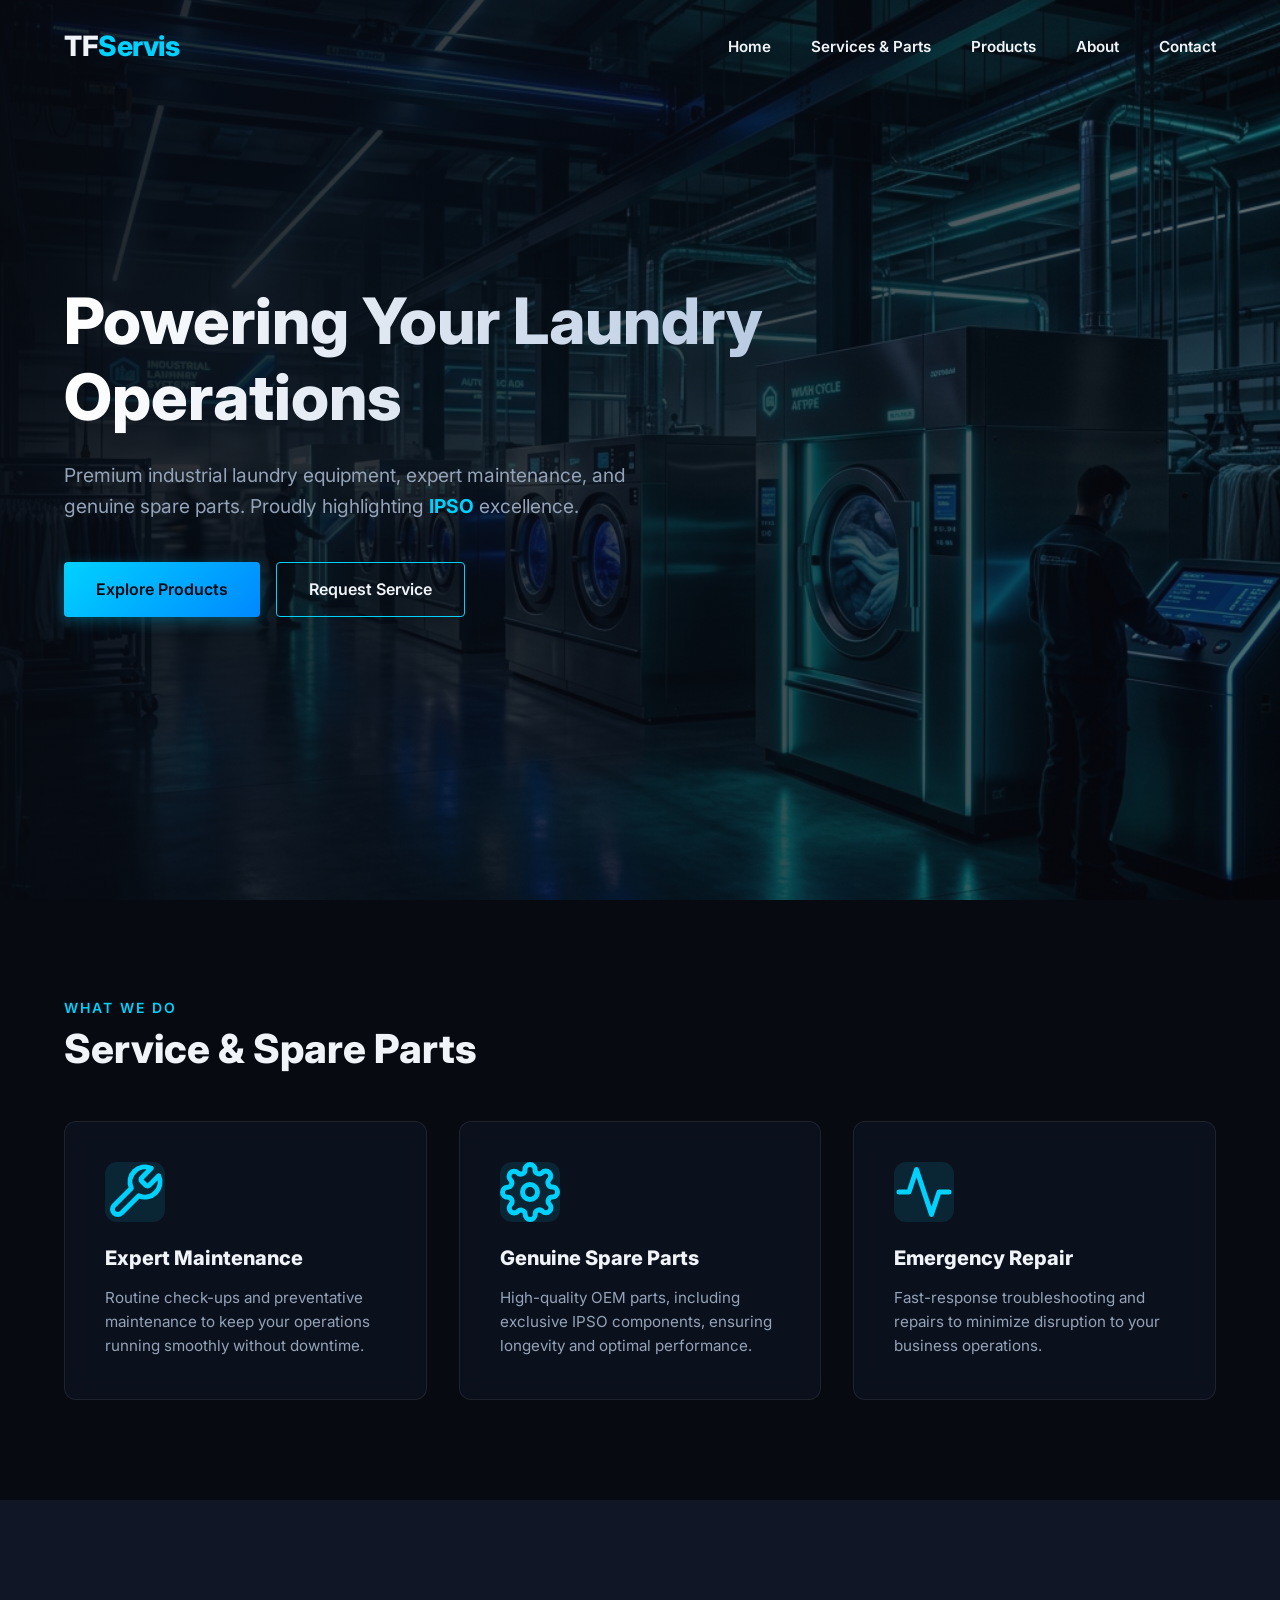
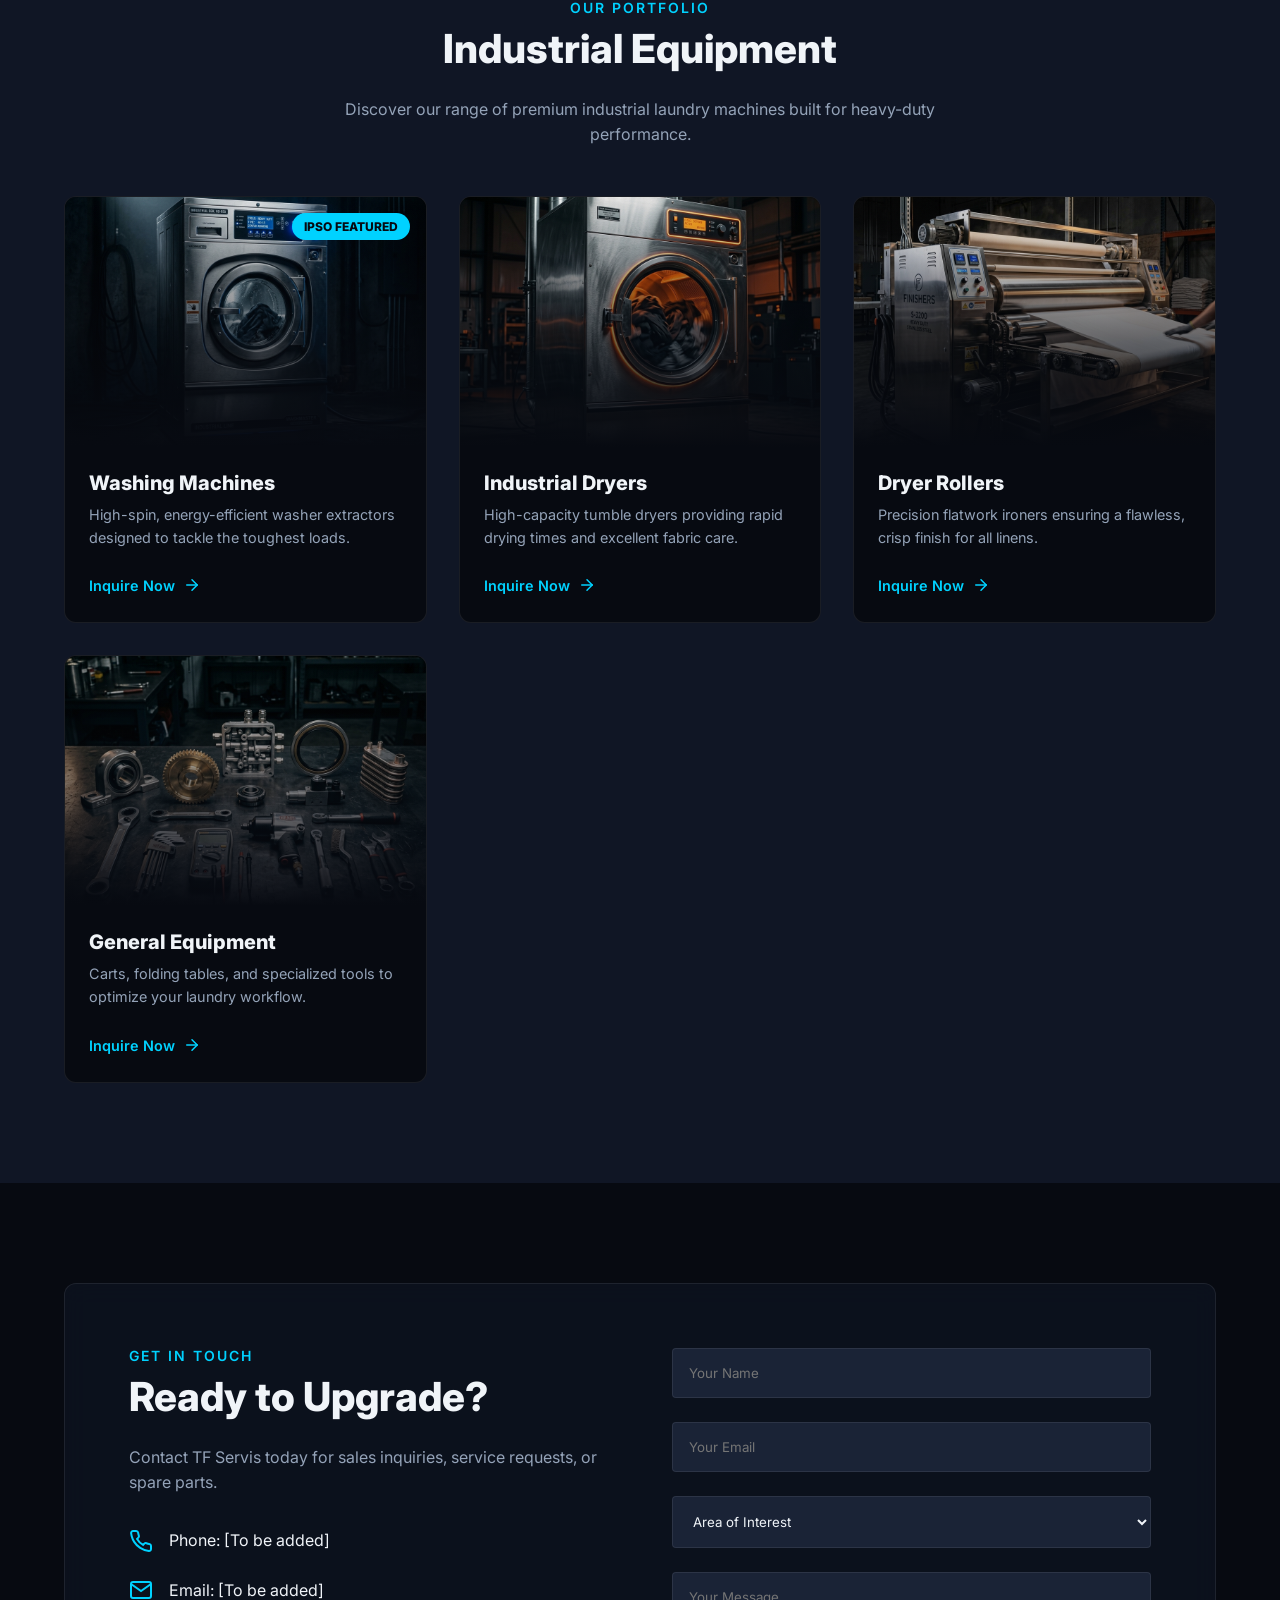
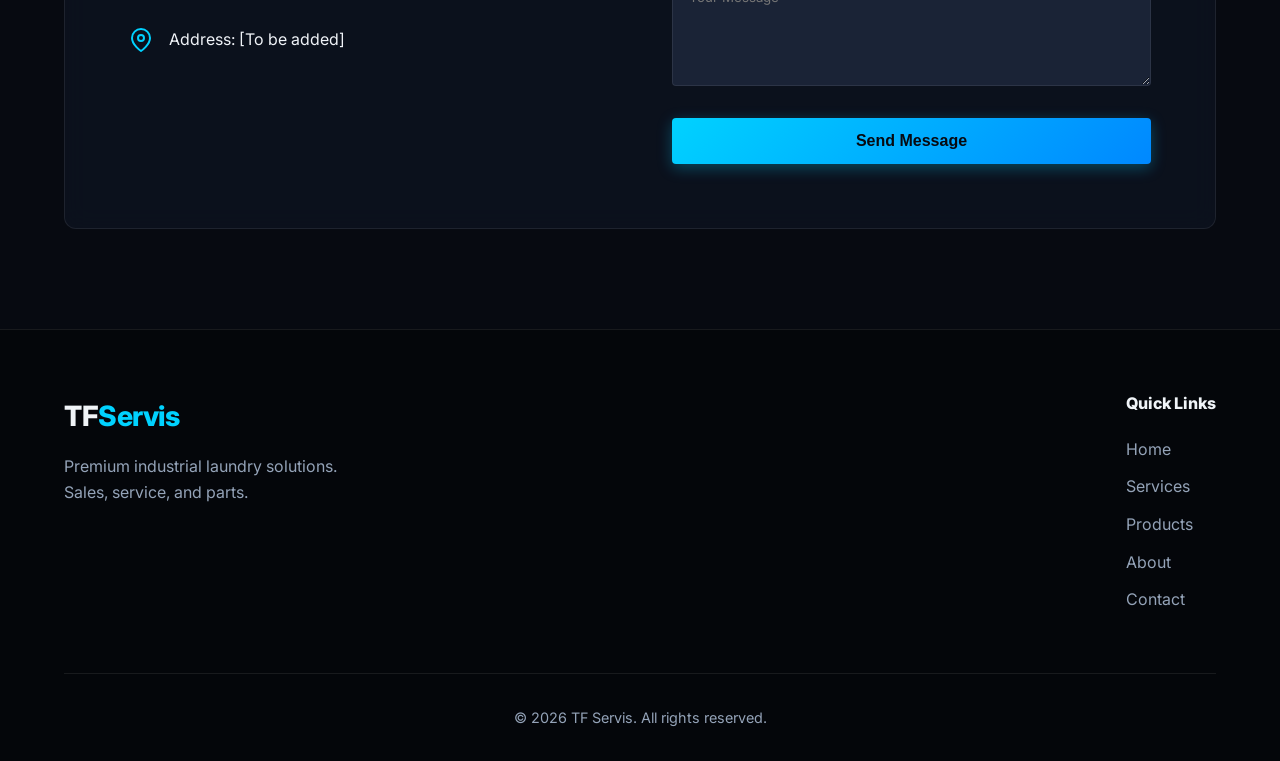
==== index.html @ 5745e3e9 "first commit" ====
<!DOCTYPE html>
<html lang="en">
<head>
    <meta charset="UTF-8">
    <meta name="viewport" content="width=device-width, initial-scale=1.0">
    <title>TF Servis | Industrial Laundry Solutions</title>
    <meta name="description" content="Premium industrial laundry machines, servicing, and spare parts. Specializing in IPSO brand excellence.">
    <!-- Google Fonts: Inter -->
    <link rel="preconnect" href="https://fonts.googleapis.com">
    <link rel="preconnect" href="https://fonts.gstatic.com" crossorigin>
    <link href="https://fonts.googleapis.com/css2?family=Inter:wght@300;400;600;800&display=swap" rel="stylesheet">
    <link rel="stylesheet" href="style/style.css">
</head>
<body>
    <!-- Navbar -->
    <nav class="navbar" id="navbar">
        <div class="nav-container">
            <a href="#" class="logo">TF<span>Servis</span></a>
            <ul class="nav-links" id="nav-links">
                <li><a href="#home">Home</a></li>
                <li><a href="service.html">Services & Parts</a></li>
                <li><a href="products.html">Products</a></li>
                <li><a href="aboutus.html">About</a></li>
                <li><a href="contact.html">Contact</a></li>
            </ul>
            <div class="hamburger" id="hamburger">
                <span class="bar"></span>
                <span class="bar"></span>
                <span class="bar"></span>
            </div>
        </div>
    </nav>

    <!-- Hero Section -->
    <header id="home" class="hero">
        <div class="hero-overlay"></div>
        <div class="hero-content">
            <h1 class="animate-on-scroll fade-up">Powering Your Laundry Operations</h1>
            <p class="animate-on-scroll fade-up delay-1">Premium industrial laundry equipment, expert maintenance, and genuine spare parts. Proudly highlighting <strong>IPSO</strong> excellence.</p>
            <div class="hero-actions animate-on-scroll fade-up delay-2">
                <a href="products.html" class="btn btn-primary">Explore Products</a>
                <a href="contact.html" class="btn btn-secondary">Request Service</a>
            </div>
        </div>
    </header>

    <!-- Services & Spare Parts -->
    <section id="services" class="services section-padding">
        <div class="container">
            <div class="section-header animate-on-scroll fade-up">
                <h2 class="subtitle">What We Do</h2>
                <h3 class="title">Service & Spare Parts</h3>
            </div>
            
            <div class="services-grid">
                <!-- Service 1 -->
                <div class="service-card glass-panel animate-on-scroll fade-up">
                    <div class="icon-wrapper">
                        <svg viewBox="0 0 24 24" fill="none" stroke="currentColor" stroke-width="2" stroke-linecap="round" stroke-linejoin="round">
                            <path d="M14.7 6.3a1 1 0 0 0 0 1.4l1.6 1.6a1 1 0 0 0 1.4 0l3.77-3.77a6 6 0 0 1-7.94 7.94l-6.91 6.91a2.12 2.12 0 0 1-3-3l6.91-6.91a6 6 0 0 1 7.94-7.94l-3.76 3.76z"></path>
                        </svg>
                    </div>
                    <h4>Expert Maintenance</h4>
                    <p>Routine check-ups and preventative maintenance to keep your operations running smoothly without downtime.</p>
                </div>

                <!-- Service 2 -->
                <div class="service-card glass-panel animate-on-scroll fade-up delay-1">
                    <div class="icon-wrapper">
                        <svg viewBox="0 0 24 24" fill="none" stroke="currentColor" stroke-width="2" stroke-linecap="round" stroke-linejoin="round">
                            <circle cx="12" cy="12" r="3"></circle>
                            <path d="M19.4 15a1.65 1.65 0 0 0 .33 1.82l.06.06a2 2 0 0 1 0 2.83 2 2 0 0 1-2.83 0l-.06-.06a1.65 1.65 0 0 0-1.82-.33 1.65 1.65 0 0 0-1 1.51V21a2 2 0 0 1-2 2 2 2 0 0 1-2-2v-.09A1.65 1.65 0 0 0 9 19.4a1.65 1.65 0 0 0-1.82.33l-.06.06a2 2 0 0 1-2.83 0 2 2 0 0 1 0-2.83l.06-.06a1.65 1.65 0 0 0 .33-1.82 1.65 1.65 0 0 0-1.51-1H3a2 2 0 0 1-2-2 2 2 0 0 1 2-2h.09A1.65 1.65 0 0 0 4.6 9a1.65 1.65 0 0 0-.33-1.82l-.06-.06a2 2 0 0 1 0-2.83 2 2 0 0 1 2.83 0l.06.06a1.65 1.65 0 0 0 1.82.33H9a1.65 1.65 0 0 0 1-1.51V3a2 2 0 0 1 2-2 2 2 0 0 1 2 2v.09a1.65 1.65 0 0 0 1 1.51 1.65 1.65 0 0 0 1.82-.33l.06-.06a2 2 0 0 1 2.83 0 2 2 0 0 1 0 2.83l-.06.06a1.65 1.65 0 0 0-.33 1.82V9a1.65 1.65 0 0 0 1.51 1H21a2 2 0 0 1 2 2 2 2 0 0 1-2 2h-.09a1.65 1.65 0 0 0-1.51 1z"></path>
                        </svg>
                    </div>
                    <h4>Genuine Spare Parts</h4>
                    <p>High-quality OEM parts, including exclusive IPSO components, ensuring longevity and optimal performance.</p>
                </div>

                <!-- Service 3 -->
                <div class="service-card glass-panel animate-on-scroll fade-up delay-2">
                    <div class="icon-wrapper">
                        <svg viewBox="0 0 24 24" fill="none" stroke="currentColor" stroke-width="2" stroke-linecap="round" stroke-linejoin="round">
                            <polyline points="22 12 18 12 15 21 9 3 6 12 2 12"></polyline>
                        </svg>
                    </div>
                    <h4>Emergency Repair</h4>
                    <p>Fast-response troubleshooting and repairs to minimize disruption to your business operations.</p>
                </div>
            </div>
        </div>
    </section>

    <!-- Products -->
    <section id="products" class="products section-padding">
        <div class="container">
            <div class="section-header text-center animate-on-scroll fade-up">
                <h2 class="subtitle">Our Portfolio</h2>
                <h3 class="title">Industrial Equipment</h3>
                <p class="description">Discover our range of premium industrial laundry machines built for heavy-duty performance.</p>
            </div>

            <div class="products-grid">
                <!-- Product Category 1 -->
                <div class="product-card animate-on-scroll fade-up">
                    <div class="card-image">
                        <img src="images/washing_machine.png" alt="Industrial Washing Machines">
                        <div class="image-overlay"></div>
                        <span class="badge">IPSO Featured</span>
                    </div>
                    <div class="card-content">
                        <h4>Washing Machines</h4>
                        <p>High-spin, energy-efficient washer extractors designed to tackle the toughest loads.</p>
                        <a href="contact.html" class="card-link">Inquire Now <svg viewBox="0 0 24 24" fill="none" stroke="currentColor" stroke-width="2" stroke-linecap="round" stroke-linejoin="round"><line x1="5" y1="12" x2="19" y2="12"></line><polyline points="12 5 19 12 12 19"></polyline></svg></a>
                    </div>
                </div>

                <!-- Product Category 2 -->
                <div class="product-card animate-on-scroll fade-up delay-1">
                    <div class="card-image">
                        <img src="images/dryer.png" alt="Industrial Dryers">
                        <div class="image-overlay"></div>
                    </div>
                    <div class="card-content">
                        <h4>Industrial Dryers</h4>
                        <p>High-capacity tumble dryers providing rapid drying times and excellent fabric care.</p>
                        <a href="contact.html" class="card-link">Inquire Now <svg viewBox="0 0 24 24" fill="none" stroke="currentColor" stroke-width="2" stroke-linecap="round" stroke-linejoin="round"><line x1="5" y1="12" x2="19" y2="12"></line><polyline points="12 5 19 12 12 19"></polyline></svg></a>
                    </div>
                </div>

                <!-- Product Category 3 -->
                <div class="product-card animate-on-scroll fade-up delay-2">
                    <div class="card-image">
                        <img src="images/dryer_roller.png" alt="Dryer Rollers / Ironers">
                        <div class="image-overlay"></div>
                    </div>
                    <div class="card-content">
                        <h4>Dryer Rollers</h4>
                        <p>Precision flatwork ironers ensuring a flawless, crisp finish for all linens.</p>
                        <a href="contact.html" class="card-link">Inquire Now <svg viewBox="0 0 24 24" fill="none" stroke="currentColor" stroke-width="2" stroke-linecap="round" stroke-linejoin="round"><line x1="5" y1="12" x2="19" y2="12"></line><polyline points="12 5 19 12 12 19"></polyline></svg></a>
                    </div>
                </div>

                <!-- Product Category 4 -->
                <div class="product-card animate-on-scroll fade-up">
                    <div class="card-image">
                        <img src="images/equipment.png" alt="Laundry Equipment">
                        <div class="image-overlay"></div>
                    </div>
                    <div class="card-content">
                        <h4>General Equipment</h4>
                        <p>Carts, folding tables, and specialized tools to optimize your laundry workflow.</p>
                        <a href="contact.html" class="card-link">Inquire Now <svg viewBox="0 0 24 24" fill="none" stroke="currentColor" stroke-width="2" stroke-linecap="round" stroke-linejoin="round"><line x1="5" y1="12" x2="19" y2="12"></line><polyline points="12 5 19 12 12 19"></polyline></svg></a>
                    </div>
                </div>
            </div>
        </div>
    </section>

    <!-- Contact Section -->
    <section id="contact" class="contact section-padding">
        <div class="container">
            <div class="contact-wrapper glass-panel animate-on-scroll fade-up">
                <div class="contact-info">
                    <h2 class="subtitle">Get In Touch</h2>
                    <h3 class="title">Ready to Upgrade?</h3>
                    <p>Contact TF Servis today for sales inquiries, service requests, or spare parts.</p>
                    
                    <ul class="info-list">
                        <li>
                            <svg viewBox="0 0 24 24" fill="none" stroke="currentColor" stroke-width="2"><path d="M22 16.92v3a2 2 0 0 1-2.18 2 19.79 19.79 0 0 1-8.63-3.07 19.5 19.5 0 0 1-6-6 19.79 19.79 0 0 1-3.07-8.67A2 2 0 0 1 4.11 2h3a2 2 0 0 1 2 1.72 12.84 12.84 0 0 0 .7 2.81 2 2 0 0 1-.45 2.11L8.09 9.91a16 16 0 0 0 6 6l1.27-1.27a2 2 0 0 1 2.11-.45 12.84 12.84 0 0 0 2.81.7A2 2 0 0 1 22 16.92z"></path></svg>
                            <span>Phone: [To be added]</span>
                        </li>
                        <li>
                            <svg viewBox="0 0 24 24" fill="none" stroke="currentColor" stroke-width="2"><path d="M4 4h16c1.1 0 2 .9 2 2v12c0 1.1-.9 2-2 2H4c-1.1 0-2-.9-2-2V6c0-1.1.9-2 2-2z"></path><polyline points="22,6 12,13 2,6"></polyline></svg>
                            <span>Email: [To be added]</span>
                        </li>
                        <li>
                            <svg viewBox="0 0 24 24" fill="none" stroke="currentColor" stroke-width="2"><path d="M21 10c0 7-9 13-9 13s-9-6-9-13a9 9 0 0 1 18 0z"></path><circle cx="12" cy="10" r="3"></circle></svg>
                            <span>Address: [To be added]</span>
                        </li>
                    </ul>
                </div>

                <div class="contact-form">
                    <form action="#" method="POST" id="contactForm">
                        <div class="form-group">
                            <input type="text" id="name" required placeholder="Your Name">
                        </div>
                        <div class="form-group">
                            <input type="email" id="email" required placeholder="Your Email">
                        </div>
                        <div class="form-group">
                            <select id="interest" required>
                                <option value="" disabled selected>Area of Interest</option>
                                <option value="sales">Equipment Sales</option>
                                <option value="service">Maintenance & Service</option>
                                <option value="parts">Spare Parts</option>
                                <option value="other">Other</option>
                            </select>
                        </div>
                        <div class="form-group">
                            <textarea id="message" rows="5" required placeholder="Your Message"></textarea>
                        </div>
                        <button type="submit" class="btn btn-primary btn-block">Send Message</button>
                    </form>
                </div>
            </div>
        </div>
    </section>

    <!-- Footer -->
    <footer class="footer">
        <div class="container">
            <div class="footer-content">
                <div class="footer-brand">
                    <a href="#" class="logo">TF<span>Servis</span></a>
                    <p>Premium industrial laundry solutions. Sales, service, and parts.</p>
                </div>
                <div class="footer-links">
                    <h4>Quick Links</h4>
                    <ul>
                        <li><a href="#home">Home</a></li>
                        <li><a href="service.html">Services</a></li>
                        <li><a href="products.html">Products</a></li>
                        <li><a href="aboutus.html">About</a></li>
                        <li><a href="contact.html">Contact</a></li>
                    </ul>
                </div>
            </div>
            <div class="footer-bottom">
                <p>&copy; 2026 TF Servis. All rights reserved.</p>
            </div>
        </div>
    </footer>

    <script src="script/main.js"></script>
</body>
</html>
---- style/style.css ----
/* === CSS Variables === */
:root {
    --bg-dark: #070a11;
    --bg-surface: #101625;
    --bg-surface-light: #1a2336;
    
    --accent-primary: #00d2ff;
    --accent-secondary: #0088ff;
    --text-main: #f0f4f8;
    --text-muted: #94a3b8;
    
    --glass-bg: rgba(16, 22, 37, 0.6);
    --glass-border: rgba(255, 255, 255, 0.08);
    
    --font-sans: 'Inter', sans-serif;
    --transition-smooth: all 0.4s cubic-bezier(0.16, 1, 0.3, 1);
}

/* === Reset & Base === */
* {
    margin: 0;
    padding: 0;
    box-sizing: border-box;
}

html {
    scroll-behavior: smooth;
}

body {
    font-family: var(--font-sans);
    background-color: var(--bg-dark);
    color: var(--text-main);
    line-height: 1.6;
    overflow-x: hidden;
}

a {
    text-decoration: none;
    color: inherit;
    transition: var(--transition-smooth);
}

ul {
    list-style: none;
}

img {
    max-width: 100%;
    height: auto;
    display: block;
}

.container {
    width: 90%;
    max-width: 1200px;
    margin: 0 auto;
}

.section-padding {
    padding: 100px 0;
}

/* Typography */
h1, h2, h3, h4 {
    font-weight: 800;
    line-height: 1.2;
}

.subtitle {
    color: var(--accent-primary);
    text-transform: uppercase;
    letter-spacing: 2px;
    font-size: 0.875rem;
    font-weight: 600;
    margin-bottom: 0.5rem;
}

.title {
    font-size: 2.5rem;
    margin-bottom: 1.5rem;
}

.text-center {
    text-align: center;
}

.text-center .description {
    max-width: 600px;
    margin: 0 auto 3rem;
    color: var(--text-muted);
}

/* Buttons */
.btn {
    display: inline-flex;
    align-items: center;
    justify-content: center;
    padding: 0.875rem 2rem;
    border-radius: 4px;
    font-weight: 600;
    font-size: 1rem;
    cursor: pointer;
    transition: var(--transition-smooth);
    border: none;
}

.btn-primary {
    background: linear-gradient(135deg, var(--accent-primary), var(--accent-secondary));
    color: var(--bg-dark);
    box-shadow: 0 4px 15px rgba(0, 210, 255, 0.3);
}

.btn-primary:hover {
    transform: translateY(-2px);
    box-shadow: 0 8px 25px rgba(0, 210, 255, 0.4);
    filter: brightness(1.1);
}

.btn-secondary {
    background: transparent;
    color: var(--text-main);
    border: 1px solid var(--accent-primary);
}

.btn-secondary:hover {
    background: rgba(0, 210, 255, 0.1);
    transform: translateY(-2px);
}

.btn-block {
    width: 100%;
}

/* Glassmorphism utility */
.glass-panel {
    background: var(--glass-bg);
    backdrop-filter: blur(12px);
    -webkit-backdrop-filter: blur(12px);
    border: 1px solid var(--glass-border);
    border-radius: 12px;
}

/* === Navbar === */
.navbar {
    position: fixed;
    top: 0;
    left: 0;
    width: 100%;
    z-index: 1000;
    padding: 1.5rem 0;
    transition: var(--transition-smooth);
}

.navbar.scrolled {
    padding: 1rem 0;
    background: rgba(7, 10, 17, 0.9);
    backdrop-filter: blur(10px);
    border-bottom: 1px solid var(--glass-border);
}

.nav-container {
    width: 90%;
    max-width: 1200px;
    margin: 0 auto;
    display: flex;
    justify-content: space-between;
    align-items: center;
}

.logo {
    font-size: 1.75rem;
    font-weight: 800;
    color: var(--text-main);
    letter-spacing: -0.5px;
}

.logo span {
    color: var(--accent-primary);
}

.nav-links {
    display: flex;
    gap: 2.5rem;
}

.nav-links a {
    font-weight: 600;
    font-size: 0.95rem;
    position: relative;
}

.nav-links a::after {
    content: '';
    position: absolute;
    width: 0;
    height: 2px;
    bottom: -4px;
    left: 0;
    background: var(--accent-primary);
    transition: width 0.3s ease;
}

.nav-links a:hover::after, .nav-links a.active::after {
    width: 100%;
}

.hamburger {
    display: none;
    cursor: pointer;
    flex-direction: column;
    gap: 6px;
}

.hamburger .bar {
    width: 25px;
    height: 2px;
    background: var(--text-main);
    transition: var(--transition-smooth);
}

/* === Hero Section === */
.hero {
    height: 100vh;
    min-height: 600px;
    display: flex;
    align-items: center;
    position: relative;
    background-image: url('../images/hero_bg.png');
    background-size: cover;
    background-position: center;
    background-attachment: fixed;
}

.hero-overlay {
    position: absolute;
    inset: 0;
    background: linear-gradient(to right, rgba(7, 10, 17, 0.9) 0%, rgba(7, 10, 17, 0.6) 100%);
    z-index: 1;
}

.hero-content {
    position: relative;
    z-index: 2;
    width: 90%;
    max-width: 1200px;
    margin: 0 auto;
}

.hero h1 {
    font-size: clamp(2.5rem, 5vw, 5rem);
    margin-bottom: 1.5rem;
    max-width: 800px;
    background: linear-gradient(to right, #fff, #b0c4de);
    -webkit-background-clip: text;
    -webkit-text-fill-color: transparent;
}

.hero p {
    font-size: clamp(1rem, 1.5vw, 1.25rem);
    color: var(--text-muted);
    max-width: 600px;
    margin-bottom: 2.5rem;
}

.hero p strong {
    color: var(--accent-primary);
}

.hero-actions {
    display: flex;
    gap: 1rem;
}

/* === Services Section === */
.services-grid {
    display: grid;
    grid-template-columns: repeat(auto-fit, minmax(300px, 1fr));
    gap: 2rem;
    margin-top: 3rem;
}

.service-card {
    padding: 2.5rem;
    transition: var(--transition-smooth);
}

.service-card:hover {
    transform: translateY(-10px);
    border-color: rgba(0, 210, 255, 0.3);
    box-shadow: 0 10px 30px rgba(0, 0, 0, 0.5);
}

.icon-wrapper {
    width: 60px;
    height: 60px;
    background: rgba(0, 210, 255, 0.1);
    border-radius: 12px;
    display: flex;
    align-items: center;
    justify-content: center;
    margin-bottom: 1.5rem;
    color: var(--accent-primary);
}

.service-card h4 {
    font-size: 1.25rem;
    margin-bottom: 1rem;
}

.service-card p {
    color: var(--text-muted);
    font-size: 0.95rem;
}

/* === Products Section === */
.products {
    background-color: var(--bg-surface);
}

.products-grid {
    display: grid;
    grid-template-columns: repeat(auto-fit, minmax(280px, 1fr));
    gap: 2rem;
}

.product-card {
    background: var(--bg-dark);
    border-radius: 12px;
    overflow: hidden;
    border: 1px solid var(--glass-border);
    transition: var(--transition-smooth);
}

.product-card:hover {
    transform: translateY(-5px);
    border-color: var(--accent-primary);
}

.card-image {
    position: relative;
    height: 250px;
    overflow: hidden;
}

.card-image img {
    width: 100%;
    height: 100%;
    object-fit: cover;
    transition: transform 0.5s ease;
}

.product-card:hover .card-image img {
    transform: scale(1.05);
}

.image-overlay {
    position: absolute;
    inset: 0;
    background: linear-gradient(to top, var(--bg-dark), transparent);
}

.badge {
    position: absolute;
    top: 1rem;
    right: 1rem;
    background: var(--accent-primary);
    color: var(--bg-dark);
    font-size: 0.75rem;
    font-weight: 800;
    padding: 0.25rem 0.75rem;
    border-radius: 20px;
    text-transform: uppercase;
}

.card-content {
    padding: 1.5rem;
}

.card-content h4 {
    font-size: 1.25rem;
    margin-bottom: 0.5rem;
}

.card-content p {
    color: var(--text-muted);
    font-size: 0.9rem;
    margin-bottom: 1.5rem;
}

.card-link {
    display: inline-flex;
    align-items: center;
    gap: 0.5rem;
    color: var(--accent-primary);
    font-weight: 600;
    font-size: 0.9rem;
}

.card-link svg {
    width: 18px;
    height: 18px;
    transition: transform 0.3s ease;
}

.product-card:hover .card-link svg {
    transform: translateX(4px);
}

/* === Contact Section === */
.contact-wrapper {
    display: grid;
    grid-template-columns: 1fr 1fr;
    gap: 4rem;
    padding: 4rem;
}

.contact-info p {
    color: var(--text-muted);
    margin-bottom: 2rem;
}

.info-list li {
    display: flex;
    align-items: center;
    gap: 1rem;
    margin-bottom: 1.5rem;
    color: var(--text-main);
}

.info-list svg {
    width: 24px;
    height: 24px;
    color: var(--accent-primary);
}

.form-group {
    margin-bottom: 1.5rem;
}

input, select, textarea {
    width: 100%;
    padding: 1rem;
    background: var(--bg-surface-light);
    border: 1px solid var(--glass-border);
    border-radius: 4px;
    color: var(--text-main);
    font-family: var(--font-sans);
    transition: var(--transition-smooth);
}

input:focus, select:focus, textarea:focus {
    outline: none;
    border-color: var(--accent-primary);
    box-shadow: 0 0 0 2px rgba(0, 210, 255, 0.1);
}

/* === Footer === */
.footer {
    background: #04060a;
    padding: 4rem 0 2rem;
    border-top: 1px solid var(--glass-border);
}

.footer-content {
    display: flex;
    justify-content: space-between;
    flex-wrap: wrap;
    gap: 2rem;
    margin-bottom: 3rem;
}

.footer-brand p {
    color: var(--text-muted);
    margin-top: 1rem;
    max-width: 300px;
}

.footer-links h4 {
    margin-bottom: 1.5rem;
}

.footer-links ul li {
    margin-bottom: 0.75rem;
}

.footer-links ul li a {
    color: var(--text-muted);
}

.footer-links ul li a:hover {
    color: var(--accent-primary);
}

.footer-bottom {
    text-align: center;
    color: var(--text-muted);
    border-top: 1px solid var(--glass-border);
    padding-top: 2rem;
    font-size: 0.9rem;
}

/* === Animations === */
.animate-on-scroll {
    opacity: 0;
    visibility: hidden;
}

.fade-up {
    transform: translateY(30px);
    transition: opacity 0.8s ease-out, transform 0.8s ease-out;
}

.fade-up.is-visible {
    opacity: 1;
    visibility: visible;
    transform: translateY(0);
}

.delay-1 { transition-delay: 0.2s; }
.delay-2 { transition-delay: 0.4s; }

/* === Responsive Design === */
@media (max-width: 992px) {
    .contact-wrapper {
        grid-template-columns: 1fr;
        padding: 2rem;
    }
}

@media (max-width: 768px) {
    .hamburger {
        display: flex;
    }

    .nav-links {
        position: fixed;
        top: 0;
        right: -100%;
        width: 70%;
        height: 100vh;
        background: var(--bg-surface);
        flex-direction: column;
        align-items: center;
        justify-content: center;
        transition: 0.5s;
        border-left: 1px solid var(--glass-border);
    }

    .nav-links.active {
        right: 0;
    }

    .hero-actions {
        flex-direction: column;
    }

    .title {
        font-size: 2rem;
    }
}

/* === Common Page Header === */
.page-header {
    padding: 150px 0 80px;
    text-align: center;
}
.page-header h1 {
    font-size: 3.5rem;
    margin-bottom: 1rem;
    color: var(--text-main);
}
.page-header p {
    color: var(--text-muted);
    font-size: 1.2rem;
    max-width: 600px;
    margin: 0 auto;
}

/* Page Specific Header Backgrounds */
.header-contact {
    background: linear-gradient(to bottom, rgba(7, 10, 17, 0.9), var(--bg-dark)), url('../images/hero_bg.png') center/cover;
}
.header-service {
    background: linear-gradient(to bottom, rgba(7, 10, 17, 0.9), var(--bg-dark)), url('../images/equipment.png') center/cover;
}
.header-about {
    background: linear-gradient(to bottom, rgba(7, 10, 17, 0.9), var(--bg-dark)), url('../images/washing_machine.png') center/cover;
}

/* === Contact Page === */
.contact-page-wrapper {
    display: grid;
    grid-template-columns: 1fr 1fr;
    gap: 4rem;
    padding: 3rem;
}
.phone-highlight {
    display: flex;
    align-items: center;
    gap: 1.5rem;
    font-size: 2rem;
    font-weight: 800;
    color: var(--accent-primary);
    margin: 2rem 0;
    padding: 1.5rem;
    background: rgba(0, 210, 255, 0.05);
    border: 1px solid rgba(0, 210, 255, 0.2);
    border-radius: 12px;
}
.phone-highlight svg {
    width: 40px;
    height: 40px;
}
.map-container {
    width: 100%;
    height: 300px;
    border-radius: 12px;
    overflow: hidden;
    margin-top: 2rem;
    border: 1px solid var(--glass-border);
}
.other-info {
    display: flex;
    flex-direction: column;
    gap: 1rem;
    margin-top: 2rem;
}
.other-info li {
    display: flex;
    align-items: center;
    gap: 1rem;
    color: var(--text-muted);
}
.other-info svg {
    color: var(--accent-primary);
    width: 20px;
    height: 20px;
}

/* === Service Page === */
.service-intro {
    text-align: center;
    max-width: 800px;
    margin: 0 auto 4rem;
}
.service-intro h2 {
    font-size: 2.5rem;
    margin-bottom: 1.5rem;
}
.service-intro p {
    color: var(--text-muted);
    font-size: 1.1rem;
    margin-bottom: 2rem;
}
.cta-banner {
    background: linear-gradient(135deg, rgba(0, 210, 255, 0.1), rgba(0, 136, 255, 0.1));
    border: 1px solid var(--accent-primary);
    border-radius: 12px;
    padding: 4rem 2rem;
    text-align: center;
    margin: 4rem 0;
}
.cta-banner h3 {
    font-size: 2rem;
    margin-bottom: 1rem;
    color: var(--text-main);
}
.parts-supplies-section {
    background-color: var(--bg-surface);
    padding: 80px 0;
}
.item-grid {
    display: grid;
    grid-template-columns: repeat(auto-fit, minmax(250px, 1fr));
    gap: 2rem;
    margin-top: 3rem;
}
.item-card {
    background: var(--bg-dark);
    border: 1px solid var(--glass-border);
    border-radius: 12px;
    padding: 2rem;
    text-align: center;
    transition: var(--transition-smooth);
}
.item-card:hover {
    transform: translateY(-5px);
    border-color: var(--accent-primary);
}
.item-icon {
    width: 60px;
    height: 60px;
    margin: 0 auto 1.5rem;
    color: var(--accent-primary);
    background: rgba(0, 210, 255, 0.1);
    border-radius: 50%;
    display: flex;
    align-items: center;
    justify-content: center;
}
.item-icon svg {
    width: 30px;
    height: 30px;
}
.item-card h4 {
    font-size: 1.25rem;
    margin-bottom: 1rem;
}
.item-card p {
    color: var(--text-muted);
    font-size: 0.95rem;
}

/* === About Us Page === */
.story-section {
    display: grid;
    grid-template-columns: 1fr 1fr;
    gap: 4rem;
    align-items: center;
}
.story-content h2 {
    font-size: 2.5rem;
    margin-bottom: 1.5rem;
}
.story-content p {
    color: var(--text-muted);
    margin-bottom: 1.5rem;
    font-size: 1.1rem;
}
.story-image {
    border-radius: 12px;
    overflow: hidden;
    border: 1px solid var(--glass-border);
    position: relative;
}
.story-image img {
    width: 100%;
    height: auto;
    display: block;
}
.achievements-section {
    background-color: var(--bg-surface);
    border-top: 1px solid var(--glass-border);
    border-bottom: 1px solid var(--glass-border);
}
.stats-grid {
    display: grid;
    grid-template-columns: repeat(auto-fit, minmax(200px, 1fr));
    gap: 2rem;
    text-align: center;
}
.stat-card {
    padding: 2rem;
}
.stat-number {
    font-size: 3.5rem;
    font-weight: 800;
    color: var(--accent-primary);
    margin-bottom: 0.5rem;
}
.stat-label {
    font-size: 1.1rem;
    font-weight: 600;
    color: var(--text-main);
    text-transform: uppercase;
    letter-spacing: 1px;
}
.references-grid {
    display: grid;
    grid-template-columns: repeat(auto-fit, minmax(300px, 1fr));
    gap: 2rem;
    margin-top: 3rem;
}
.reference-card {
    background: var(--glass-bg);
    border: 1px solid var(--glass-border);
    border-radius: 12px;
    padding: 2.5rem;
    position: relative;
    transition: var(--transition-smooth);
}
.reference-card:hover {
    transform: translateY(-5px);
    border-color: rgba(0, 210, 255, 0.3);
}
.quote-icon {
    position: absolute;
    top: 2rem;
    right: 2rem;
    color: rgba(0, 210, 255, 0.1);
    width: 40px;
    height: 40px;
}
.reference-text {
    color: var(--text-muted);
    font-style: italic;
    margin-bottom: 2rem;
    position: relative;
    z-index: 2;
}
.client-info {
    display: flex;
    align-items: center;
    gap: 1rem;
}
.client-avatar {
    width: 50px;
    height: 50px;
    border-radius: 50%;
    background: var(--bg-surface-light);
    display: flex;
    align-items: center;
    justify-content: center;
    font-weight: 800;
    color: var(--accent-primary);
}
.client-details h5 {
    font-size: 1.1rem;
    margin-bottom: 0.2rem;
}
.client-details span {
    font-size: 0.85rem;
    color: var(--text-muted);
}

@media (max-width: 992px) {
    .contact-page-wrapper, .story-section {
        grid-template-columns: 1fr;
    }
    .contact-page-wrapper {
        padding: 1.5rem;
    }
    .phone-highlight {
        font-size: 1.5rem;
        flex-direction: column;
        text-align: center;
    }
}

/* === Products Page specific === */
.category-tabs {
    display: flex;
    justify-content: center;
    flex-wrap: wrap;
    gap: 1rem;
    margin-bottom: 3rem;
}
.category-tab {
    background: transparent;
    border: 1px solid var(--glass-border);
    color: var(--text-main);
    padding: 0.75rem 1.5rem;
    border-radius: 30px;
    cursor: pointer;
    font-size: 0.95rem;
    font-weight: 600;
    transition: var(--transition-smooth);
}
.category-tab:hover, .category-tab.active {
    background: var(--accent-primary);
    color: var(--bg-dark);
    border-color: var(--accent-primary);
}

.css-placeholder {
    width: 100%;
    height: 100%;
    min-height: 250px;
    background: linear-gradient(135deg, var(--bg-surface-light), var(--bg-surface));
    display: flex;
    flex-direction: column;
    align-items: center;
    justify-content: center;
    color: var(--text-muted);
}
.css-placeholder svg {
    width: 48px;
    height: 48px;
    margin-bottom: 1rem;
    color: rgba(0, 210, 255, 0.5);
}
.css-placeholder span {
    font-size: 0.9rem;
    font-weight: 600;
    letter-spacing: 1px;
}

/* Modifier for buttons dynamically generated */
button.card-link {
    background: none;
    border: none;
    padding: 0;
    font-family: var(--font-sans);
    cursor: pointer;
}

/* === Modal Styles === */
.modal-overlay {
    position: fixed;
    top: 0;
    left: 0;
    width: 100%;
    height: 100%;
    background: rgba(7, 10, 17, 0.85);
    backdrop-filter: blur(8px);
    -webkit-backdrop-filter: blur(8px);
    z-index: 2000;
    display: flex;
    align-items: center;
    justify-content: center;
    opacity: 0;
    visibility: hidden;
    transition: var(--transition-smooth);
}
.modal-overlay.active {
    opacity: 1;
    visibility: visible;
}

.modal-content {
    width: 90%;
    max-width: 900px;
    max-height: 90vh;
    overflow-y: auto;
    position: relative;
    transform: translateY(30px) scale(0.95);
    transition: var(--transition-smooth);
    padding: 0;
}
.modal-overlay.active .modal-content {
    transform: translateY(0) scale(1);
}

.modal-close {
    position: absolute;
    top: 1rem;
    right: 1.5rem;
    font-size: 2rem;
    color: var(--text-main);
    cursor: pointer;
    z-index: 10;
    transition: color 0.3s ease;
}
.modal-close:hover {
    color: var(--accent-primary);
}

.modal-body {
    display: grid;
    grid-template-columns: 1fr 1fr;
    gap: 0;
}

.modal-image-wrapper {
    background: var(--bg-surface-light);
    display: flex;
    align-items: center;
    justify-content: center;
    min-height: 300px;
}
.modal-image-wrapper img {
    width: 100%;
    height: 100%;
    object-fit: cover;
}

.modal-details {
    padding: 3rem;
}

.modal-badge {
    display: inline-block;
    background: rgba(0, 210, 255, 0.1);
    color: var(--accent-primary);
    padding: 0.25rem 0.75rem;
    border-radius: 20px;
    font-size: 0.8rem;
    font-weight: 800;
    text-transform: uppercase;
    margin-bottom: 1rem;
}

.modal-details h2 {
    font-size: 2rem;
    margin-bottom: 1.5rem;
}

.modal-details p {
    color: var(--text-muted);
    line-height: 1.8;
    margin-bottom: 2rem;
}

.modal-actions {
    display: flex;
    gap: 1rem;
    flex-wrap: wrap;
}

@media (max-width: 768px) {
    .modal-body {
        grid-template-columns: 1fr;
    }
    .modal-details {
        padding: 2rem;
    }
}
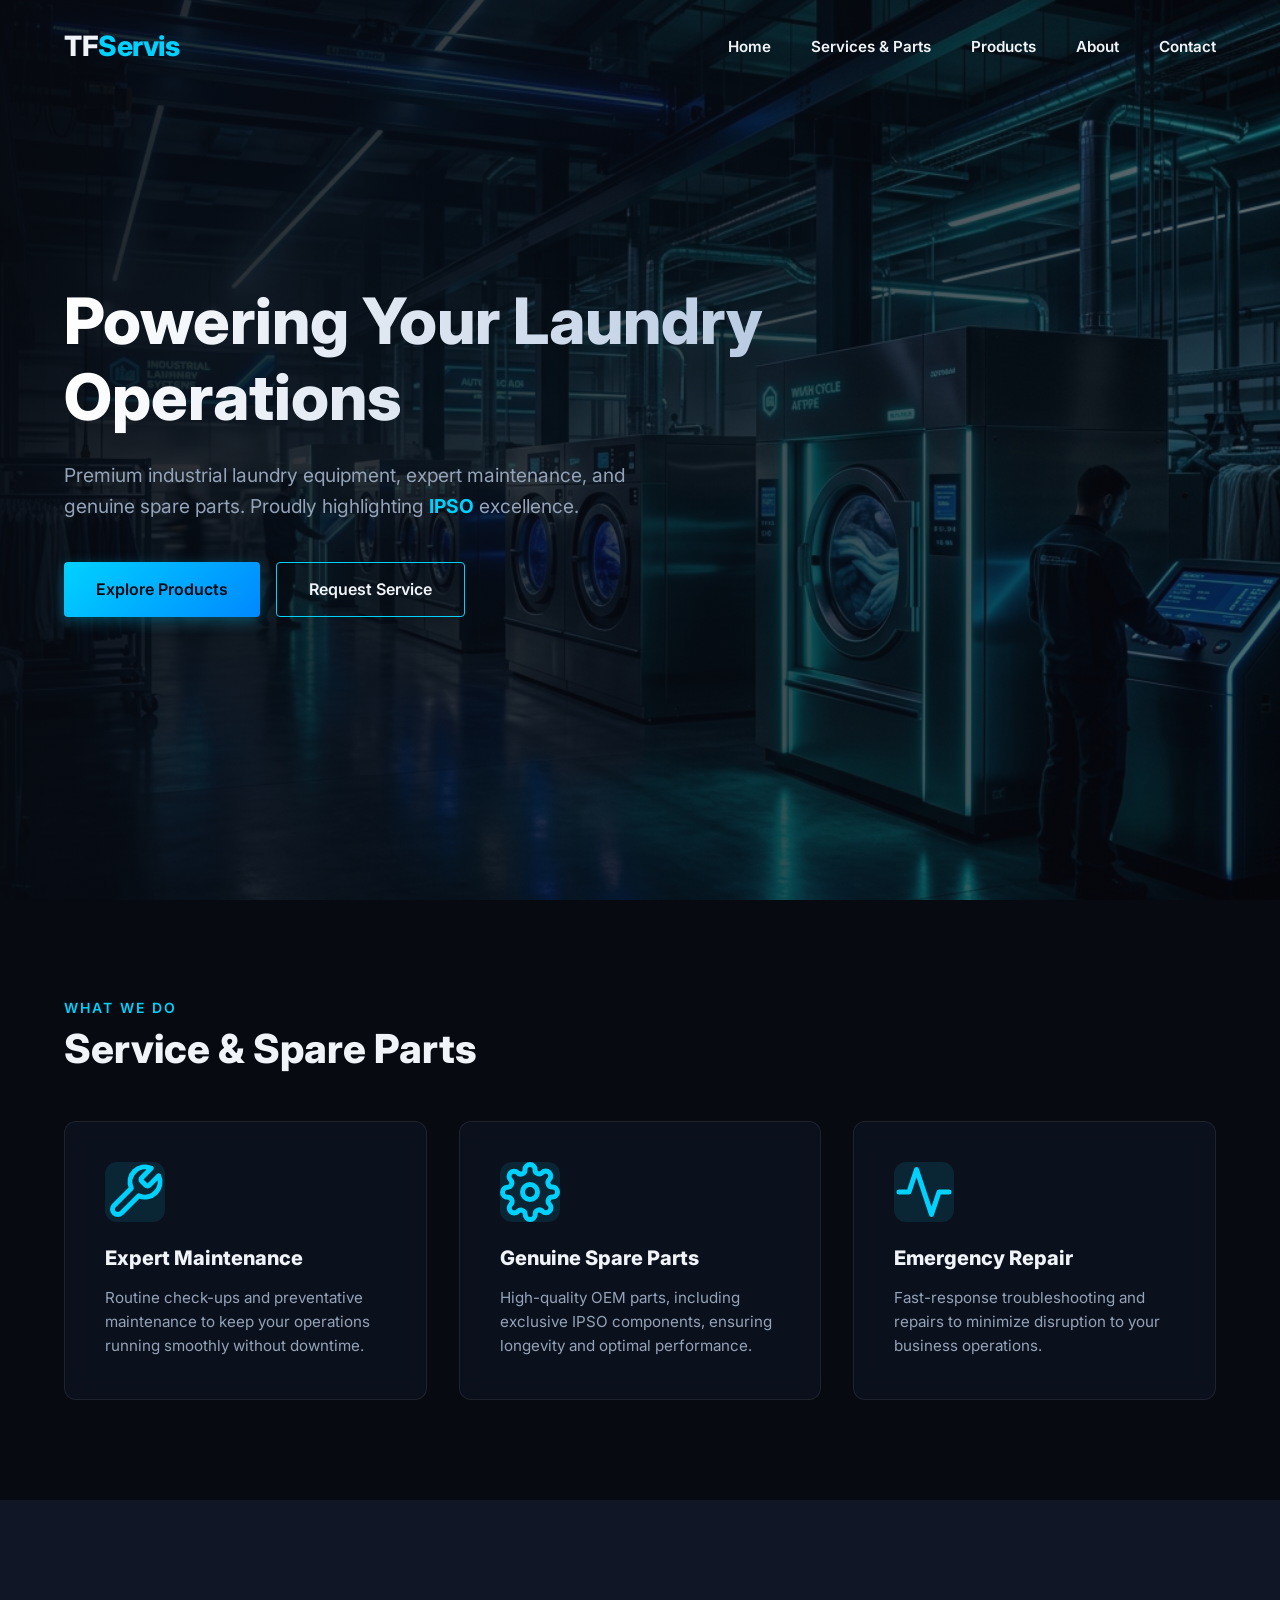
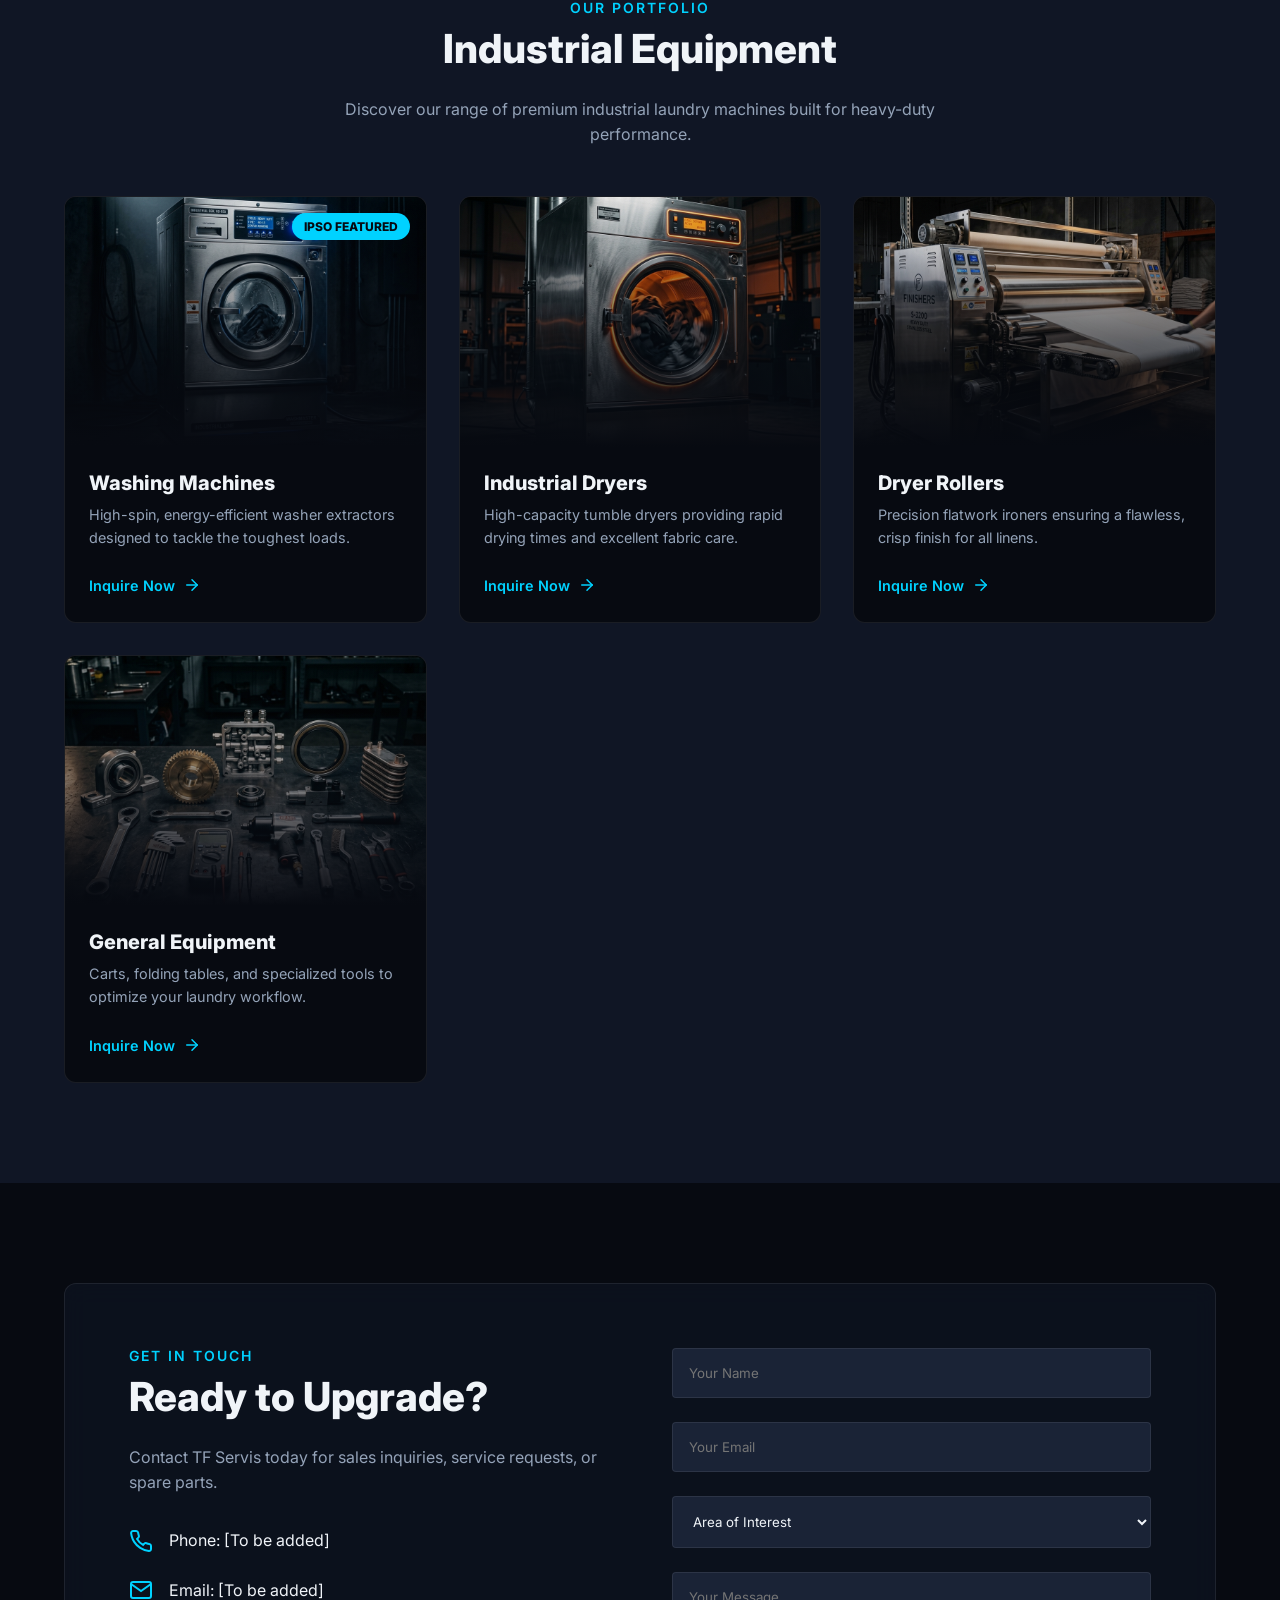
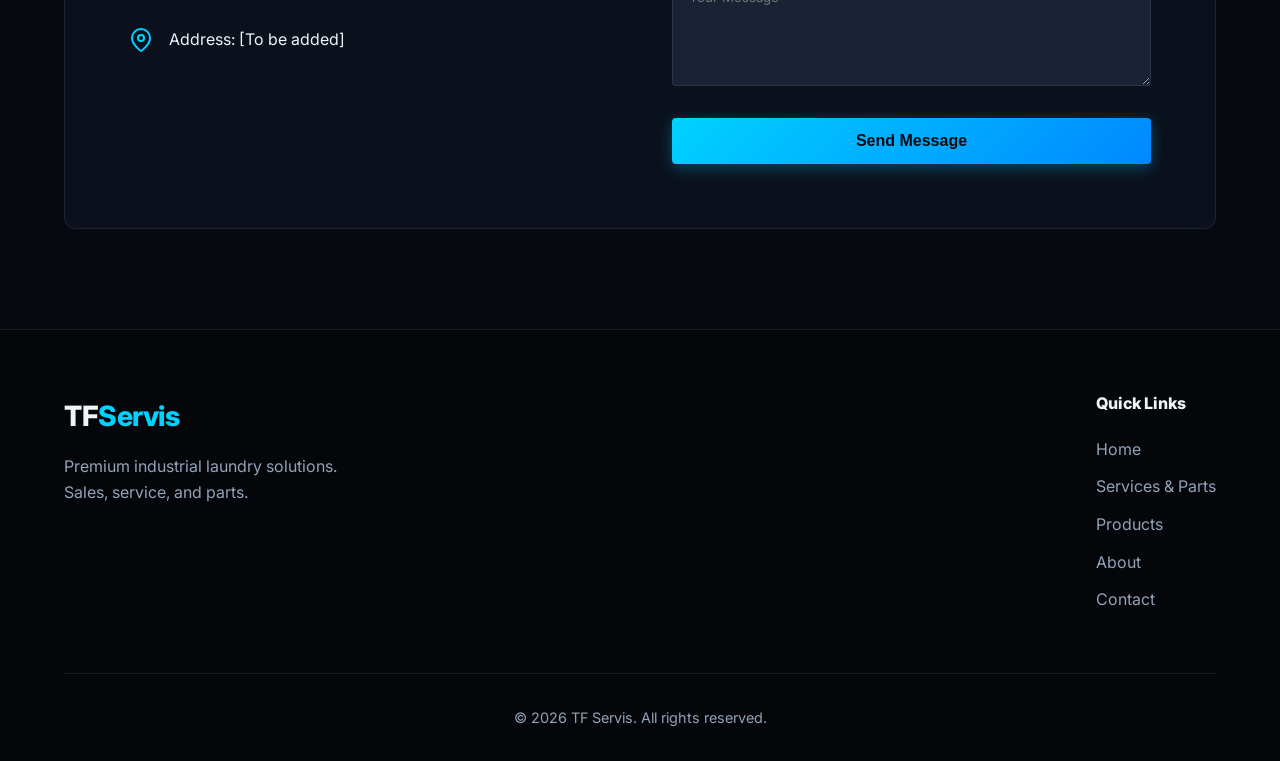
==== commit a8bc779d: "Updated services error" ====
--- a/index.html
+++ b/index.html
@@ -3,6 +3,8 @@
 <head>
     <meta charset="UTF-8">
     <meta name="viewport" content="width=device-width, initial-scale=1.0">
+    <meta name="referrer" content="strict-origin-when-cross-origin">
+    <meta name="robots" content="index, follow">
     <title>TF Servis | Industrial Laundry Solutions</title>
     <meta name="description" content="Premium industrial laundry machines, servicing, and spare parts. Specializing in IPSO brand excellence.">
     <!-- Google Fonts: Inter -->
@@ -18,7 +20,7 @@
             <a href="#" class="logo">TF<span>Servis</span></a>
             <ul class="nav-links" id="nav-links">
                 <li><a href="#home">Home</a></li>
-                <li><a href="service.html">Services & Parts</a></li>
+                <li><a href="services.html">Services & Parts</a></li>
                 <li><a href="products.html">Products</a></li>
                 <li><a href="aboutus.html">About</a></li>
                 <li><a href="contact.html">Contact</a></li>
@@ -220,7 +222,7 @@
                     <h4>Quick Links</h4>
                     <ul>
                         <li><a href="#home">Home</a></li>
-                        <li><a href="service.html">Services</a></li>
+                        <li><a href="services.html">Services & Parts</a></li>
                         <li><a href="products.html">Products</a></li>
                         <li><a href="aboutus.html">About</a></li>
                         <li><a href="contact.html">Contact</a></li>
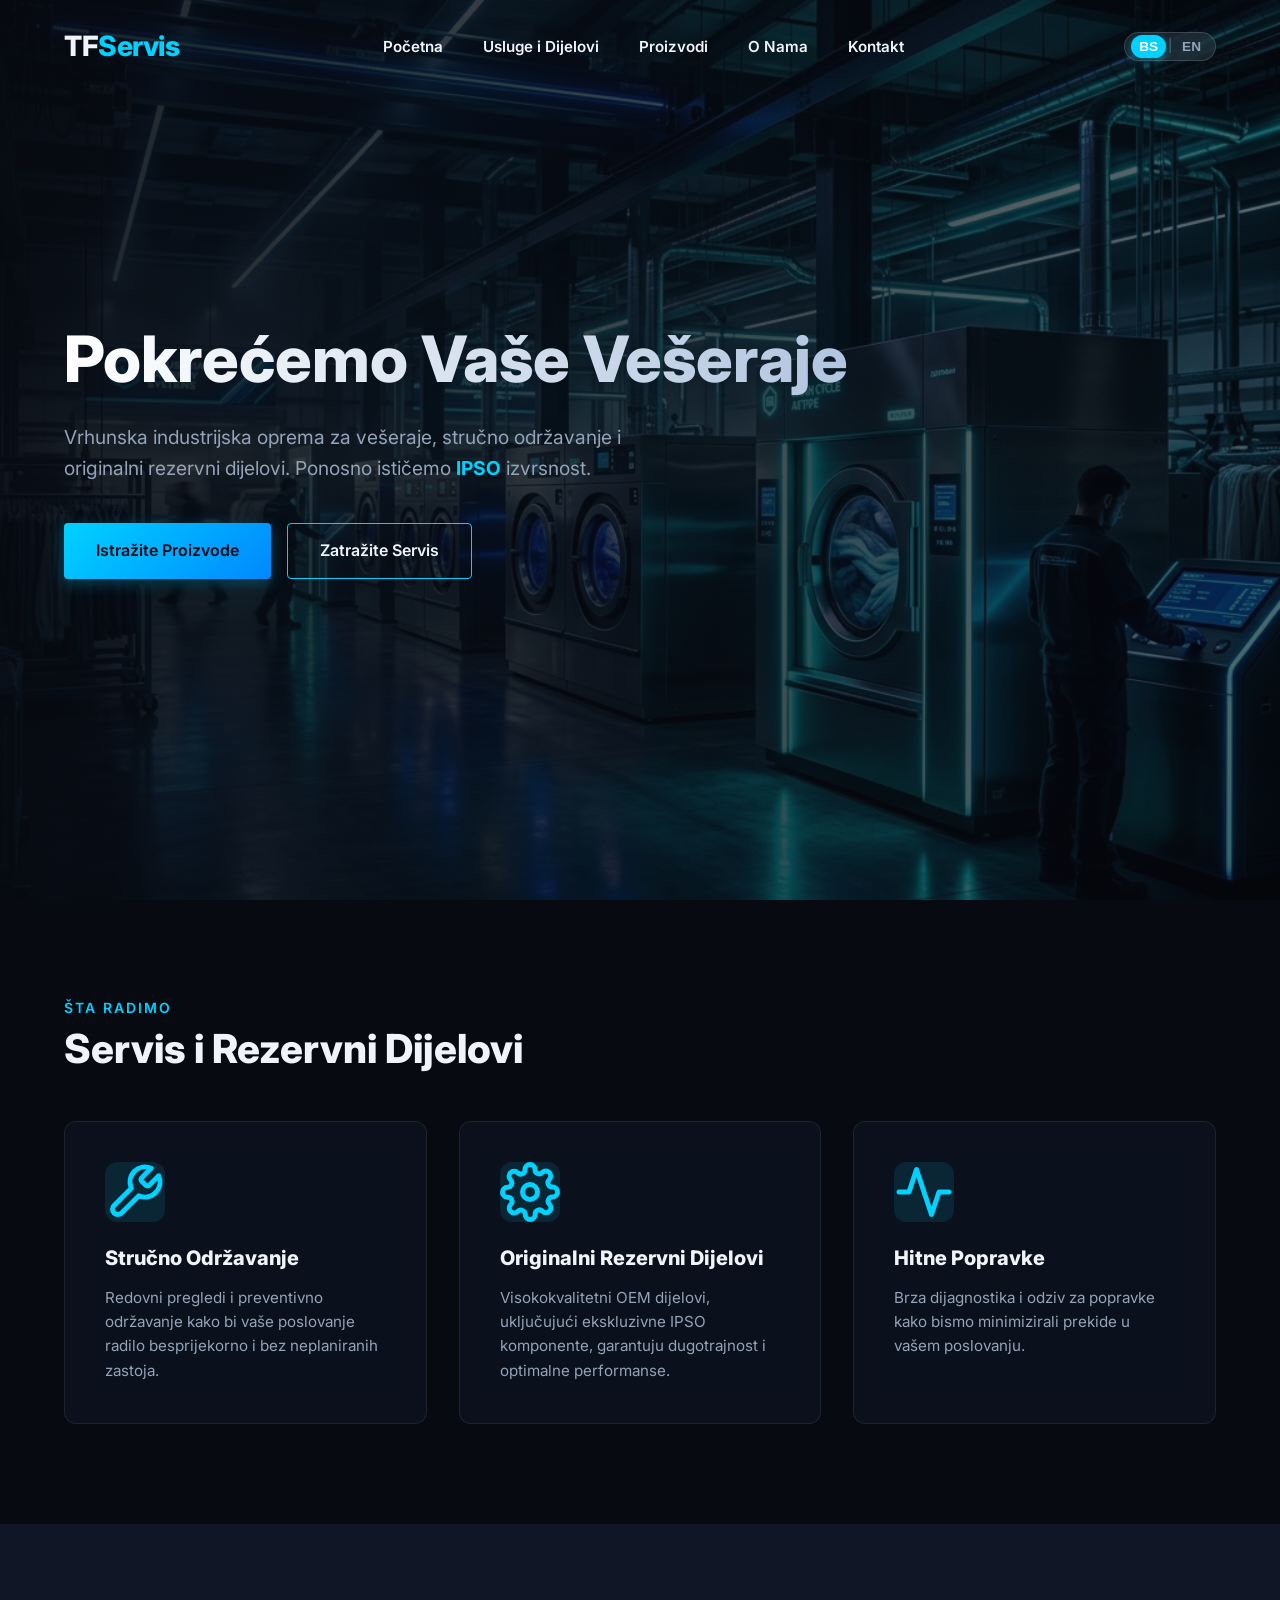
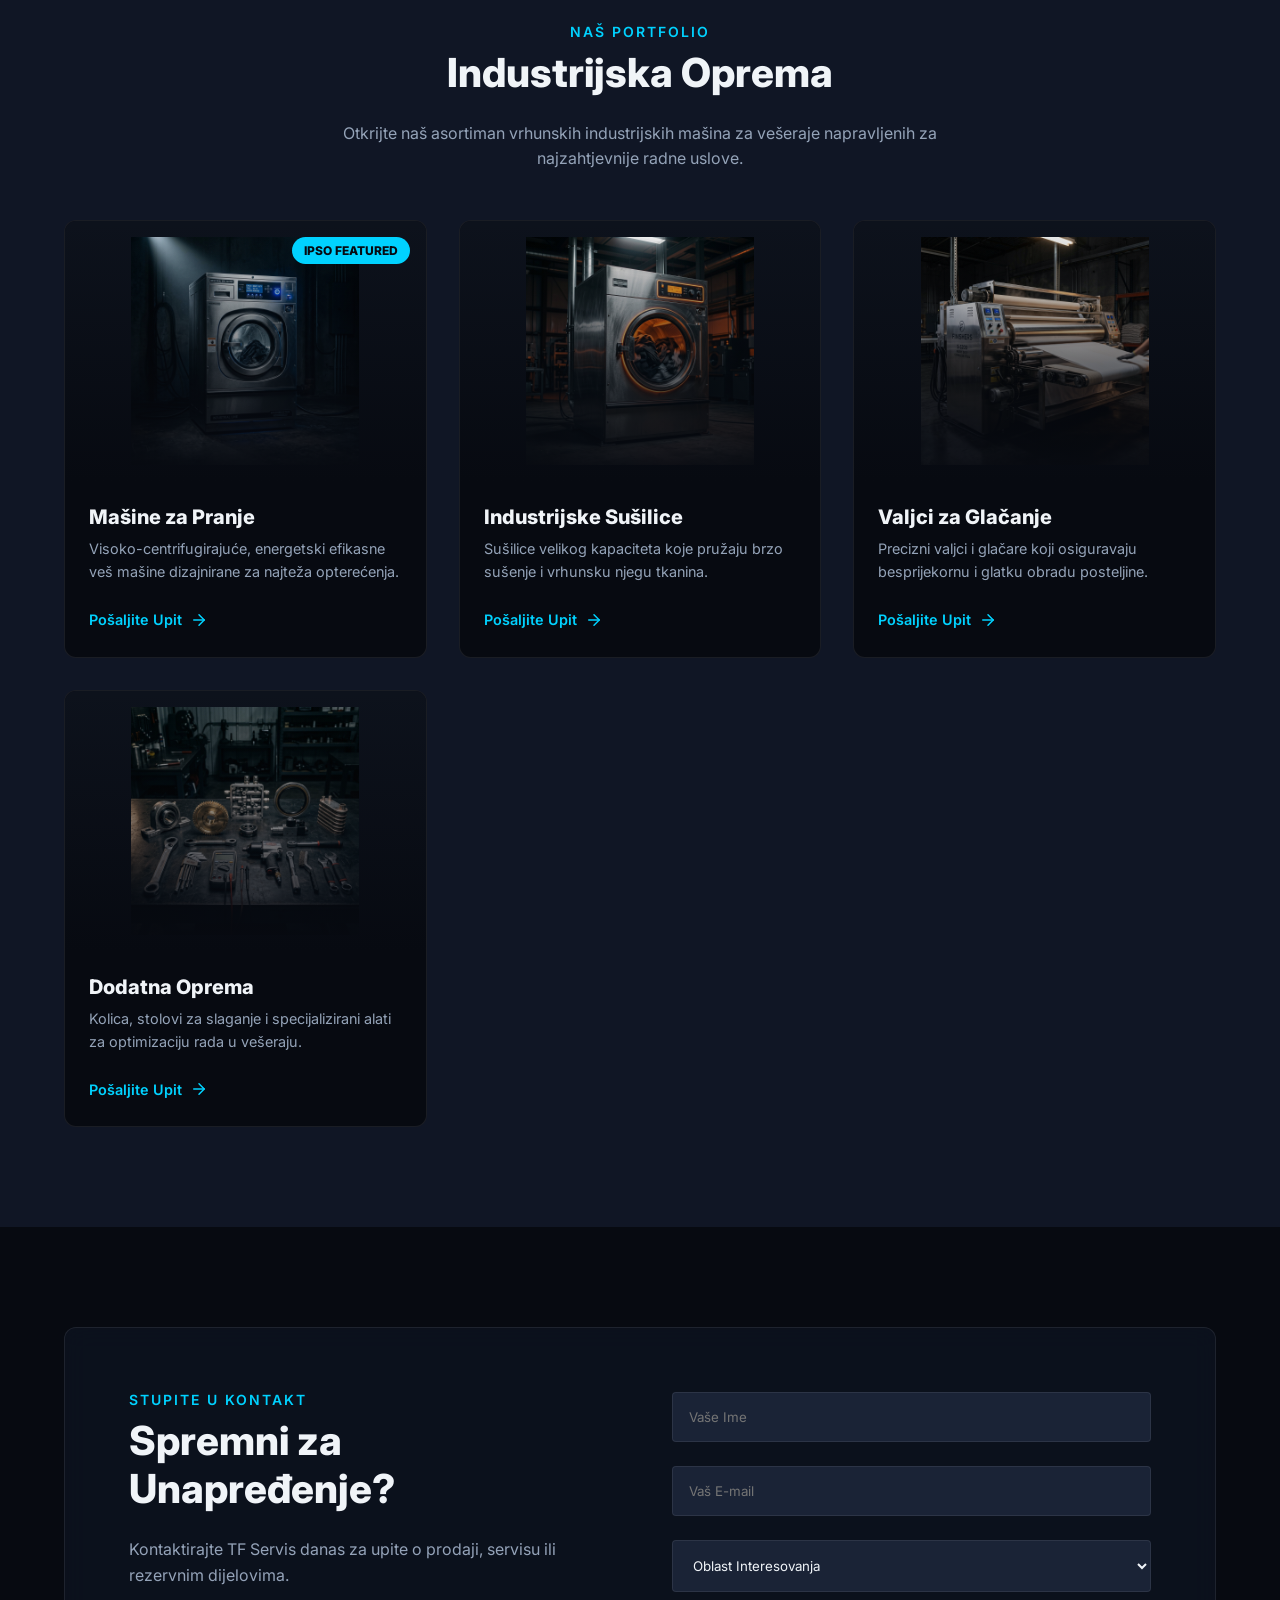
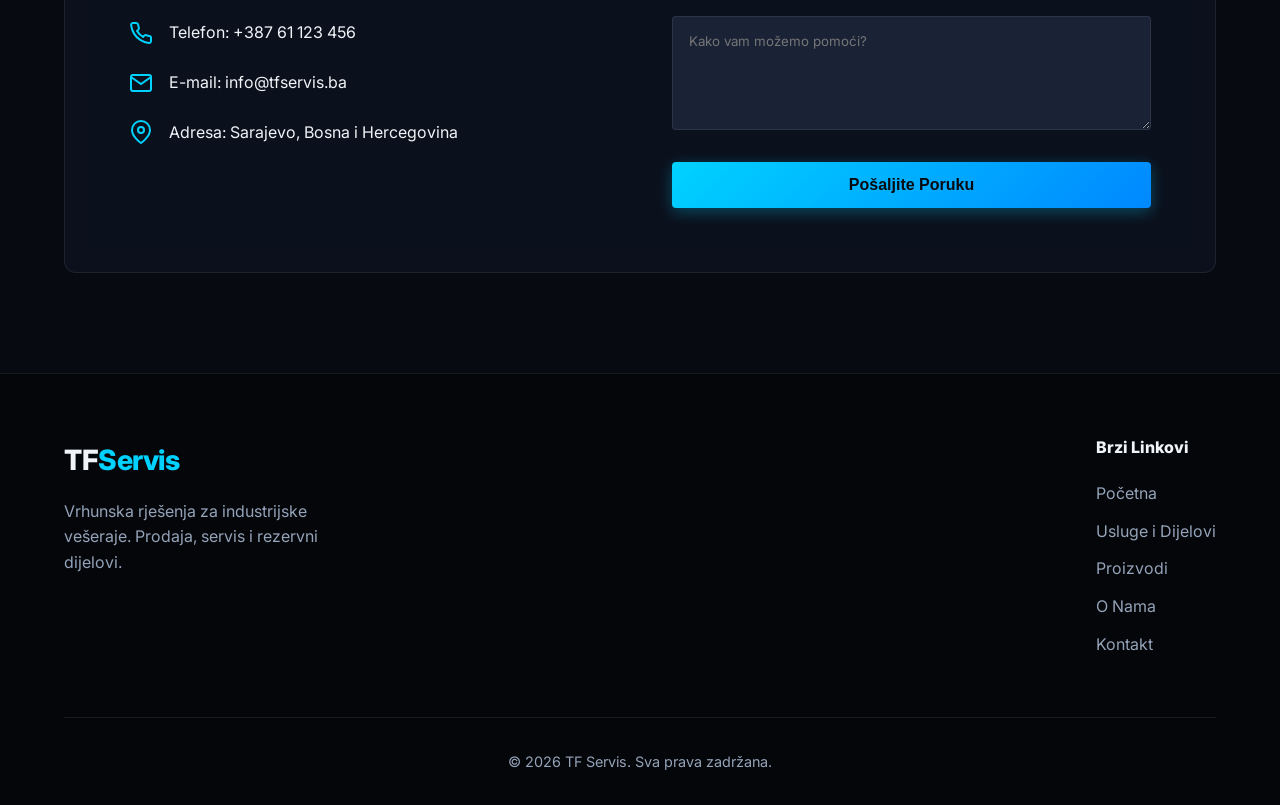
==== commit eb3211ab: "Language, products change" ====
--- a/index.html
+++ b/index.html
@@ -1,12 +1,12 @@
 <!DOCTYPE html>
-<html lang="en">
+<html lang="bs">
 <head>
     <meta charset="UTF-8">
     <meta name="viewport" content="width=device-width, initial-scale=1.0">
     <meta name="referrer" content="strict-origin-when-cross-origin">
     <meta name="robots" content="index, follow">
-    <title>TF Servis | Industrial Laundry Solutions</title>
-    <meta name="description" content="Premium industrial laundry machines, servicing, and spare parts. Specializing in IPSO brand excellence.">
+    <title>TF Servis | Industrijska Oprema za Vešeraje</title>
+    <meta name="description" content="Vrhunska industrijska oprema za vešeraje, servis i originalni rezervni dijelovi. Specijalizovani za IPSO brand.">
     <!-- Google Fonts: Inter -->
     <link rel="preconnect" href="https://fonts.googleapis.com">
     <link rel="preconnect" href="https://fonts.gstatic.com" crossorigin>
@@ -19,12 +19,13 @@
         <div class="nav-container">
             <a href="#" class="logo">TF<span>Servis</span></a>
             <ul class="nav-links" id="nav-links">
-                <li><a href="#home">Home</a></li>
-                <li><a href="services.html">Services & Parts</a></li>
-                <li><a href="products.html">Products</a></li>
-                <li><a href="aboutus.html">About</a></li>
-                <li><a href="contact.html">Contact</a></li>
+                <li><a href="#home" data-i18n="nav.home">Početna</a></li>
+                <li><a href="services.html" data-i18n="nav.services">Usluge i Dijelovi</a></li>
+                <li><a href="products.html" data-i18n="nav.products">Proizvodi</a></li>
+                <li><a href="aboutus.html" data-i18n="nav.about">O Nama</a></li>
+                <li><a href="contact.html" data-i18n="nav.contact">Kontakt</a></li>
             </ul>
+            <div class="lang-switcher-container"></div>
             <div class="hamburger" id="hamburger">
                 <span class="bar"></span>
                 <span class="bar"></span>
@@ -37,11 +38,11 @@
     <header id="home" class="hero">
         <div class="hero-overlay"></div>
         <div class="hero-content">
-            <h1 class="animate-on-scroll fade-up">Powering Your Laundry Operations</h1>
-            <p class="animate-on-scroll fade-up delay-1">Premium industrial laundry equipment, expert maintenance, and genuine spare parts. Proudly highlighting <strong>IPSO</strong> excellence.</p>
+            <h1 class="animate-on-scroll fade-up" data-i18n="hero.title">Pokrećemo Vaše Vešeraje</h1>
+            <p class="animate-on-scroll fade-up delay-1" data-i18n="hero.subtitle">Vrhunska industrijska oprema za vešeraje, stručno održavanje i originalni rezervni dijelovi. Ponosno ističemo <strong>IPSO</strong> izvrsnost.</p>
             <div class="hero-actions animate-on-scroll fade-up delay-2">
-                <a href="products.html" class="btn btn-primary">Explore Products</a>
-                <a href="contact.html" class="btn btn-secondary">Request Service</a>
+                <a href="products.html" class="btn btn-primary" data-i18n="hero.btnProducts">Istražite Proizvode</a>
+                <a href="contact.html" class="btn btn-secondary" data-i18n="hero.btnService">Zatražite Servis</a>
             </div>
         </div>
     </header>
@@ -50,8 +51,8 @@
     <section id="services" class="services section-padding">
         <div class="container">
             <div class="section-header animate-on-scroll fade-up">
-                <h2 class="subtitle">What We Do</h2>
-                <h3 class="title">Service & Spare Parts</h3>
+                <h2 class="subtitle" data-i18n="services.subtitle">Šta Radimo</h2>
+                <h3 class="title" data-i18n="services.title">Servis i Rezervni Dijelovi</h3>
             </div>
             
             <div class="services-grid">
@@ -62,8 +63,8 @@
                             <path d="M14.7 6.3a1 1 0 0 0 0 1.4l1.6 1.6a1 1 0 0 0 1.4 0l3.77-3.77a6 6 0 0 1-7.94 7.94l-6.91 6.91a2.12 2.12 0 0 1-3-3l6.91-6.91a6 6 0 0 1 7.94-7.94l-3.76 3.76z"></path>
                         </svg>
                     </div>
-                    <h4>Expert Maintenance</h4>
-                    <p>Routine check-ups and preventative maintenance to keep your operations running smoothly without downtime.</p>
+                    <h4 data-i18n="services.maintTitle">Stručno Održavanje</h4>
+                    <p data-i18n="services.maintDesc">Redovni pregledi i preventivno održavanje kako bi vaše poslovanje radilo besprijekorno i bez neplaniranih zastoja.</p>
                 </div>
 
                 <!-- Service 2 -->
@@ -74,8 +75,8 @@
                             <path d="M19.4 15a1.65 1.65 0 0 0 .33 1.82l.06.06a2 2 0 0 1 0 2.83 2 2 0 0 1-2.83 0l-.06-.06a1.65 1.65 0 0 0-1.82-.33 1.65 1.65 0 0 0-1 1.51V21a2 2 0 0 1-2 2 2 2 0 0 1-2-2v-.09A1.65 1.65 0 0 0 9 19.4a1.65 1.65 0 0 0-1.82.33l-.06.06a2 2 0 0 1-2.83 0 2 2 0 0 1 0-2.83l.06-.06a1.65 1.65 0 0 0 .33-1.82 1.65 1.65 0 0 0-1.51-1H3a2 2 0 0 1-2-2 2 2 0 0 1 2-2h.09A1.65 1.65 0 0 0 4.6 9a1.65 1.65 0 0 0-.33-1.82l-.06-.06a2 2 0 0 1 0-2.83 2 2 0 0 1 2.83 0l.06.06a1.65 1.65 0 0 0 1.82.33H9a1.65 1.65 0 0 0 1-1.51V3a2 2 0 0 1 2-2 2 2 0 0 1 2 2v.09a1.65 1.65 0 0 0 1 1.51 1.65 1.65 0 0 0 1.82-.33l.06-.06a2 2 0 0 1 2.83 0 2 2 0 0 1 0 2.83l-.06.06a1.65 1.65 0 0 0-.33 1.82V9a1.65 1.65 0 0 0 1.51 1H21a2 2 0 0 1 2 2 2 2 0 0 1-2 2h-.09a1.65 1.65 0 0 0-1.51 1z"></path>
                         </svg>
                     </div>
-                    <h4>Genuine Spare Parts</h4>
-                    <p>High-quality OEM parts, including exclusive IPSO components, ensuring longevity and optimal performance.</p>
+                    <h4 data-i18n="services.partsTitle">Originalni Rezervni Dijelovi</h4>
+                    <p data-i18n="services.partsDesc">Visokokvalitetni OEM dijelovi, uključujući ekskluzivne IPSO komponente, garantuju dugotrajnost i optimalne performanse.</p>
                 </div>
 
                 <!-- Service 3 -->
@@ -85,8 +86,8 @@
                             <polyline points="22 12 18 12 15 21 9 3 6 12 2 12"></polyline>
                         </svg>
                     </div>
-                    <h4>Emergency Repair</h4>
-                    <p>Fast-response troubleshooting and repairs to minimize disruption to your business operations.</p>
+                    <h4 data-i18n="services.repairTitle">Hitne Popravke</h4>
+                    <p data-i18n="services.repairDesc">Brza dijagnostika i odziv za popravke kako bismo minimizirali prekide u vašem poslovanju.</p>
                 </div>
             </div>
         </div>
@@ -96,62 +97,62 @@
     <section id="products" class="products section-padding">
         <div class="container">
             <div class="section-header text-center animate-on-scroll fade-up">
-                <h2 class="subtitle">Our Portfolio</h2>
-                <h3 class="title">Industrial Equipment</h3>
-                <p class="description">Discover our range of premium industrial laundry machines built for heavy-duty performance.</p>
+                <h2 class="subtitle" data-i18n="products.subtitle">Naš Portfolio</h2>
+                <h3 class="title" data-i18n="products.title">Industrijska Oprema</h3>
+                <p class="description" data-i18n="products.description">Otkrijte naš asortiman vrhunskih industrijskih mašina za vešeraje napravljenih za najzahtjevnije radne uslove.</p>
             </div>
 
             <div class="products-grid">
                 <!-- Product Category 1 -->
                 <div class="product-card animate-on-scroll fade-up">
                     <div class="card-image">
-                        <img src="images/washing_machine.png" alt="Industrial Washing Machines">
+                        <img src="images/washing_machine.png" alt="Industrijske veš mašine">
                         <div class="image-overlay"></div>
                         <span class="badge">IPSO Featured</span>
                     </div>
                     <div class="card-content">
-                        <h4>Washing Machines</h4>
-                        <p>High-spin, energy-efficient washer extractors designed to tackle the toughest loads.</p>
-                        <a href="contact.html" class="card-link">Inquire Now <svg viewBox="0 0 24 24" fill="none" stroke="currentColor" stroke-width="2" stroke-linecap="round" stroke-linejoin="round"><line x1="5" y1="12" x2="19" y2="12"></line><polyline points="12 5 19 12 12 19"></polyline></svg></a>
+                        <h4 data-i18n="products.washersTitle">Mašine za Pranje</h4>
+                        <p data-i18n="products.washersDesc">Visoko-centrifugirajuće, energetski efikasne veš mašine dizajnirane za najteža opterećenja.</p>
+                        <a href="contact.html" class="card-link"><span data-i18n="btn.inquire">Pošaljite Upit</span> <svg viewBox="0 0 24 24" fill="none" stroke="currentColor" stroke-width="2" stroke-linecap="round" stroke-linejoin="round"><line x1="5" y1="12" x2="19" y2="12"></line><polyline points="12 5 19 12 12 19"></polyline></svg></a>
                     </div>
                 </div>
 
                 <!-- Product Category 2 -->
                 <div class="product-card animate-on-scroll fade-up delay-1">
                     <div class="card-image">
-                        <img src="images/dryer.png" alt="Industrial Dryers">
-                        <div class="image-overlay"></div>
-                    </div>
-                    <div class="card-content">
-                        <h4>Industrial Dryers</h4>
-                        <p>High-capacity tumble dryers providing rapid drying times and excellent fabric care.</p>
-                        <a href="contact.html" class="card-link">Inquire Now <svg viewBox="0 0 24 24" fill="none" stroke="currentColor" stroke-width="2" stroke-linecap="round" stroke-linejoin="round"><line x1="5" y1="12" x2="19" y2="12"></line><polyline points="12 5 19 12 12 19"></polyline></svg></a>
+                        <img src="images/dryer.png" alt="Industrijske sušilice">
+                        <div class="image-overlay"></div>
+                    </div>
+                    <div class="card-content">
+                        <h4 data-i18n="products.dryersTitle">Industrijske Sušilice</h4>
+                        <p data-i18n="products.dryersDesc">Sušilice velikog kapaciteta koje pružaju brzo sušenje i vrhunsku njegu tkanina.</p>
+                        <a href="contact.html" class="card-link"><span data-i18n="btn.inquire">Pošaljite Upit</span> <svg viewBox="0 0 24 24" fill="none" stroke="currentColor" stroke-width="2" stroke-linecap="round" stroke-linejoin="round"><line x1="5" y1="12" x2="19" y2="12"></line><polyline points="12 5 19 12 12 19"></polyline></svg></a>
                     </div>
                 </div>
 
                 <!-- Product Category 3 -->
                 <div class="product-card animate-on-scroll fade-up delay-2">
                     <div class="card-image">
-                        <img src="images/dryer_roller.png" alt="Dryer Rollers / Ironers">
-                        <div class="image-overlay"></div>
-                    </div>
-                    <div class="card-content">
-                        <h4>Dryer Rollers</h4>
-                        <p>Precision flatwork ironers ensuring a flawless, crisp finish for all linens.</p>
-                        <a href="contact.html" class="card-link">Inquire Now <svg viewBox="0 0 24 24" fill="none" stroke="currentColor" stroke-width="2" stroke-linecap="round" stroke-linejoin="round"><line x1="5" y1="12" x2="19" y2="12"></line><polyline points="12 5 19 12 12 19"></polyline></svg></a>
+                        <img src="images/dryer_roller.png" alt="Valjci za peglanje">
+                        <div class="image-overlay"></div>
+                    </div>
+                    <div class="card-content">
+                        <h4 data-i18n="products.ironersTitle">Valjci za Glačanje</h4>
+                        <p data-i18n="products.ironersDesc">Precizni valjci i glačare koji osiguravaju besprijekornu i glatku obradu posteljine.</p>
+                        <a href="contact.html" class="card-link"><span data-i18n="btn.inquire">Pošaljite Upit</span> <svg viewBox="0 0 24 24" fill="none" stroke="currentColor" stroke-width="2" stroke-linecap="round" stroke-linejoin="round"><line x1="5" y1="12" x2="19" y2="12"></line><polyline points="12 5 19 12 12 19"></polyline></svg></a>
                     </div>
                 </div>
 
                 <!-- Product Category 4 -->
                 <div class="product-card animate-on-scroll fade-up">
                     <div class="card-image">
-                        <img src="images/equipment.png" alt="Laundry Equipment">
-                        <div class="image-overlay"></div>
-                    </div>
-                    <div class="card-content">
-                        <h4>General Equipment</h4>
-                        <p>Carts, folding tables, and specialized tools to optimize your laundry workflow.</p>
-                        <a href="contact.html" class="card-link">Inquire Now <svg viewBox="0 0 24 24" fill="none" stroke="currentColor" stroke-width="2" stroke-linecap="round" stroke-linejoin="round"><line x1="5" y1="12" x2="19" y2="12"></line><polyline points="12 5 19 12 12 19"></polyline></svg></a>
+                        <img src="images/equipment.png" alt="Oprema za vešeraj">
+                        <div class="image-overlay"></div>
+                    </div>
+                    <div class="card-content">
+                        <h4 data-i18n="products.genEquipTitle">Dodatna Oprema</h4>
+                        <p data-i18n="products.genEquipDesc">Kolica, stolovi za slaganje i specijalizirani alati za optimizaciju rada u vešeraju.</p>
+                        <a href="contact.html" class="card-link"><span data-i18n="btn.inquire">Pošaljite Upit</span> <svg viewBox="0 0 24 24" fill="none" stroke="currentColor" stroke-width="2" stroke-linecap="round" stroke-linejoin="round"><line x1="5" y1="12" x2="19" y2="12"></line><polyline points="12 5 19 12 12 19"></polyline></svg></a>
                     </div>
                 </div>
             </div>
@@ -163,22 +164,22 @@
         <div class="container">
             <div class="contact-wrapper glass-panel animate-on-scroll fade-up">
                 <div class="contact-info">
-                    <h2 class="subtitle">Get In Touch</h2>
-                    <h3 class="title">Ready to Upgrade?</h3>
-                    <p>Contact TF Servis today for sales inquiries, service requests, or spare parts.</p>
+                    <h2 class="subtitle" data-i18n="contact.subtitle">Stupite u Kontakt</h2>
+                    <h3 class="title" data-i18n="contact.title">Spremni za Unapređenje?</h3>
+                    <p data-i18n="contact.desc">Kontaktirajte TF Servis danas za upite o prodaji, servisu ili rezervnim dijelovima.</p>
                     
                     <ul class="info-list">
                         <li>
                             <svg viewBox="0 0 24 24" fill="none" stroke="currentColor" stroke-width="2"><path d="M22 16.92v3a2 2 0 0 1-2.18 2 19.79 19.79 0 0 1-8.63-3.07 19.5 19.5 0 0 1-6-6 19.79 19.79 0 0 1-3.07-8.67A2 2 0 0 1 4.11 2h3a2 2 0 0 1 2 1.72 12.84 12.84 0 0 0 .7 2.81 2 2 0 0 1-.45 2.11L8.09 9.91a16 16 0 0 0 6 6l1.27-1.27a2 2 0 0 1 2.11-.45 12.84 12.84 0 0 0 2.81.7A2 2 0 0 1 22 16.92z"></path></svg>
-                            <span>Phone: [To be added]</span>
+                            <span data-i18n="contact.phoneLabel">Telefon: +387 61 123 456</span>
                         </li>
                         <li>
                             <svg viewBox="0 0 24 24" fill="none" stroke="currentColor" stroke-width="2"><path d="M4 4h16c1.1 0 2 .9 2 2v12c0 1.1-.9 2-2 2H4c-1.1 0-2-.9-2-2V6c0-1.1.9-2 2-2z"></path><polyline points="22,6 12,13 2,6"></polyline></svg>
-                            <span>Email: [To be added]</span>
+                            <span data-i18n="contact.emailLabel">E-mail: info@tfservis.ba</span>
                         </li>
                         <li>
                             <svg viewBox="0 0 24 24" fill="none" stroke="currentColor" stroke-width="2"><path d="M21 10c0 7-9 13-9 13s-9-6-9-13a9 9 0 0 1 18 0z"></path><circle cx="12" cy="10" r="3"></circle></svg>
-                            <span>Address: [To be added]</span>
+                            <span data-i18n="contact.addressLabel">Adresa: Sarajevo, Bosna i Hercegovina</span>
                         </li>
                     </ul>
                 </div>
@@ -186,24 +187,24 @@
                 <div class="contact-form">
                     <form action="#" method="POST" id="contactForm">
                         <div class="form-group">
-                            <input type="text" id="name" required placeholder="Your Name">
-                        </div>
-                        <div class="form-group">
-                            <input type="email" id="email" required placeholder="Your Email">
+                            <input type="text" id="name" required placeholder="Vaše Ime" data-i18n-placeholder="form.namePlaceholder">
+                        </div>
+                        <div class="form-group">
+                            <input type="email" id="email" required placeholder="Vaš E-mail" data-i18n-placeholder="form.emailPlaceholder">
                         </div>
                         <div class="form-group">
                             <select id="interest" required>
-                                <option value="" disabled selected>Area of Interest</option>
-                                <option value="sales">Equipment Sales</option>
-                                <option value="service">Maintenance & Service</option>
-                                <option value="parts">Spare Parts</option>
-                                <option value="other">Other</option>
+                                <option value="" disabled selected data-i18n="form.interestDefault">Oblast Interesovanja</option>
+                                <option value="sales" data-i18n="form.interestSales">Prodaja Opreme (IPSO)</option>
+                                <option value="service" data-i18n="form.interestService">Održavanje i Servis</option>
+                                <option value="parts" data-i18n="form.interestParts">Rezervni Dijelovi</option>
+                                <option value="other" data-i18n="form.interestOther">Ostalo</option>
                             </select>
                         </div>
                         <div class="form-group">
-                            <textarea id="message" rows="5" required placeholder="Your Message"></textarea>
-                        </div>
-                        <button type="submit" class="btn btn-primary btn-block">Send Message</button>
+                            <textarea id="message" rows="5" required placeholder="Kako vam možemo pomoći?" data-i18n-placeholder="form.messagePlaceholder"></textarea>
+                        </div>
+                        <button type="submit" class="btn btn-primary btn-block" data-i18n="form.submitBtn">Pošaljite Poruku</button>
                     </form>
                 </div>
             </div>
@@ -216,25 +217,26 @@
             <div class="footer-content">
                 <div class="footer-brand">
                     <a href="#" class="logo">TF<span>Servis</span></a>
-                    <p>Premium industrial laundry solutions. Sales, service, and parts.</p>
+                    <p data-i18n="footer.tagline">Vrhunska rješenja za industrijske vešeraje. Prodaja, servis i rezervni dijelovi.</p>
                 </div>
                 <div class="footer-links">
-                    <h4>Quick Links</h4>
+                    <h4 data-i18n="footer.quickLinks">Brzi Linkovi</h4>
                     <ul>
-                        <li><a href="#home">Home</a></li>
-                        <li><a href="services.html">Services & Parts</a></li>
-                        <li><a href="products.html">Products</a></li>
-                        <li><a href="aboutus.html">About</a></li>
-                        <li><a href="contact.html">Contact</a></li>
+                        <li><a href="#home" data-i18n="nav.home">Početna</a></li>
+                        <li><a href="services.html" data-i18n="nav.services">Usluge i Dijelovi</a></li>
+                        <li><a href="products.html" data-i18n="nav.products">Proizvodi</a></li>
+                        <li><a href="aboutus.html" data-i18n="nav.about">O Nama</a></li>
+                        <li><a href="contact.html" data-i18n="nav.contact">Kontakt</a></li>
                     </ul>
                 </div>
             </div>
             <div class="footer-bottom">
-                <p>&copy; 2026 TF Servis. All rights reserved.</p>
+                <p data-i18n="footer.rights">&copy; 2026 TF Servis. Sva prava zadržana.</p>
             </div>
         </div>
     </footer>
 
+    <script src="script/i18n.js"></script>
     <script src="script/main.js"></script>
 </body>
 </html>
--- a/style/style.css
+++ b/style/style.css
@@ -339,14 +339,21 @@
 
 .card-image {
     position: relative;
-    height: 250px;
+    height: 260px;
     overflow: hidden;
+    background: rgba(15, 20, 32, 0.8);
+    display: flex;
+    align-items: center;
+    justify-content: center;
+    padding: 1rem;
 }
 
 .card-image img {
-    width: 100%;
-    height: 100%;
-    object-fit: cover;
+    max-width: 100%;
+    max-height: 100%;
+    width: auto;
+    height: auto;
+    object-fit: contain;
     transition: transform 0.5s ease;
 }
 
@@ -953,16 +960,19 @@
 }
 
 .modal-image-wrapper {
-    background: var(--bg-surface-light);
+    background: rgba(15, 20, 32, 0.95);
     display: flex;
     align-items: center;
     justify-content: center;
-    min-height: 300px;
+    min-height: 320px;
+    padding: 1.5rem;
 }
 .modal-image-wrapper img {
-    width: 100%;
-    height: 100%;
-    object-fit: cover;
+    max-width: 100%;
+    max-height: 380px;
+    width: auto;
+    height: auto;
+    object-fit: contain;
 }
 
 .modal-details {
@@ -1006,3 +1016,56 @@
         padding: 2rem;
     }
 }
+
+/* === Language Switcher === */
+.lang-switcher-container {
+    display: inline-flex;
+    align-items: center;
+    margin-left: 1rem;
+}
+
+.lang-switch-pill {
+    display: inline-flex;
+    align-items: center;
+    background: rgba(255, 255, 255, 0.08);
+    border: 1px solid rgba(255, 255, 255, 0.15);
+    border-radius: 20px;
+    padding: 2px 6px;
+    backdrop-filter: blur(10px);
+}
+
+.lang-btn {
+    background: transparent;
+    border: none;
+    color: var(--text-muted);
+    font-size: 0.85rem;
+    font-weight: 600;
+    padding: 4px 8px;
+    border-radius: 12px;
+    cursor: pointer;
+    transition: all 0.3s ease;
+}
+
+.lang-btn:hover {
+    color: var(--text-light);
+}
+
+.lang-btn.active {
+    background: var(--accent-primary);
+    color: #ffffff;
+    box-shadow: 0 2px 8px rgba(0, 210, 255, 0.4);
+}
+
+.lang-divider {
+    color: rgba(255, 255, 255, 0.3);
+    font-size: 0.8rem;
+    margin: 0 2px;
+}
+
+@media (max-width: 768px) {
+    .lang-switcher-container {
+        margin-left: 0;
+        margin-top: 1rem;
+    }
+}
+
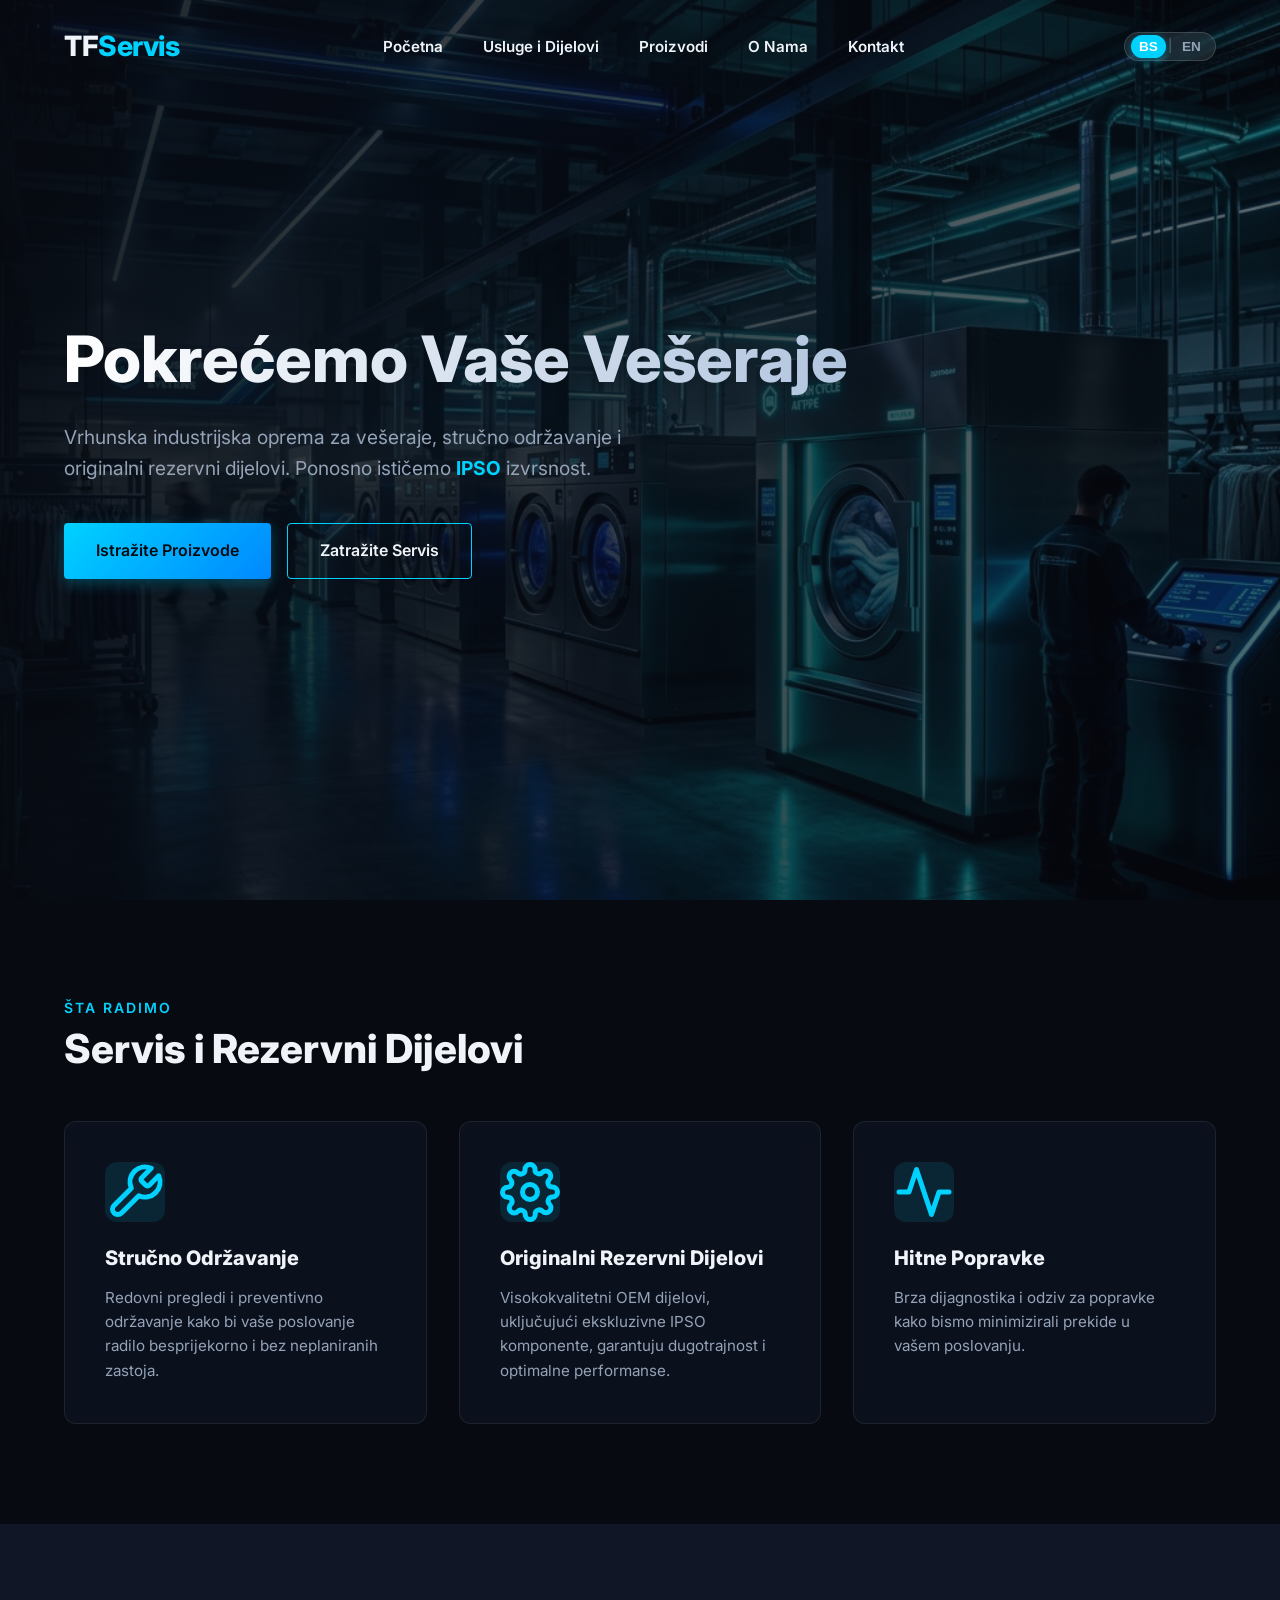
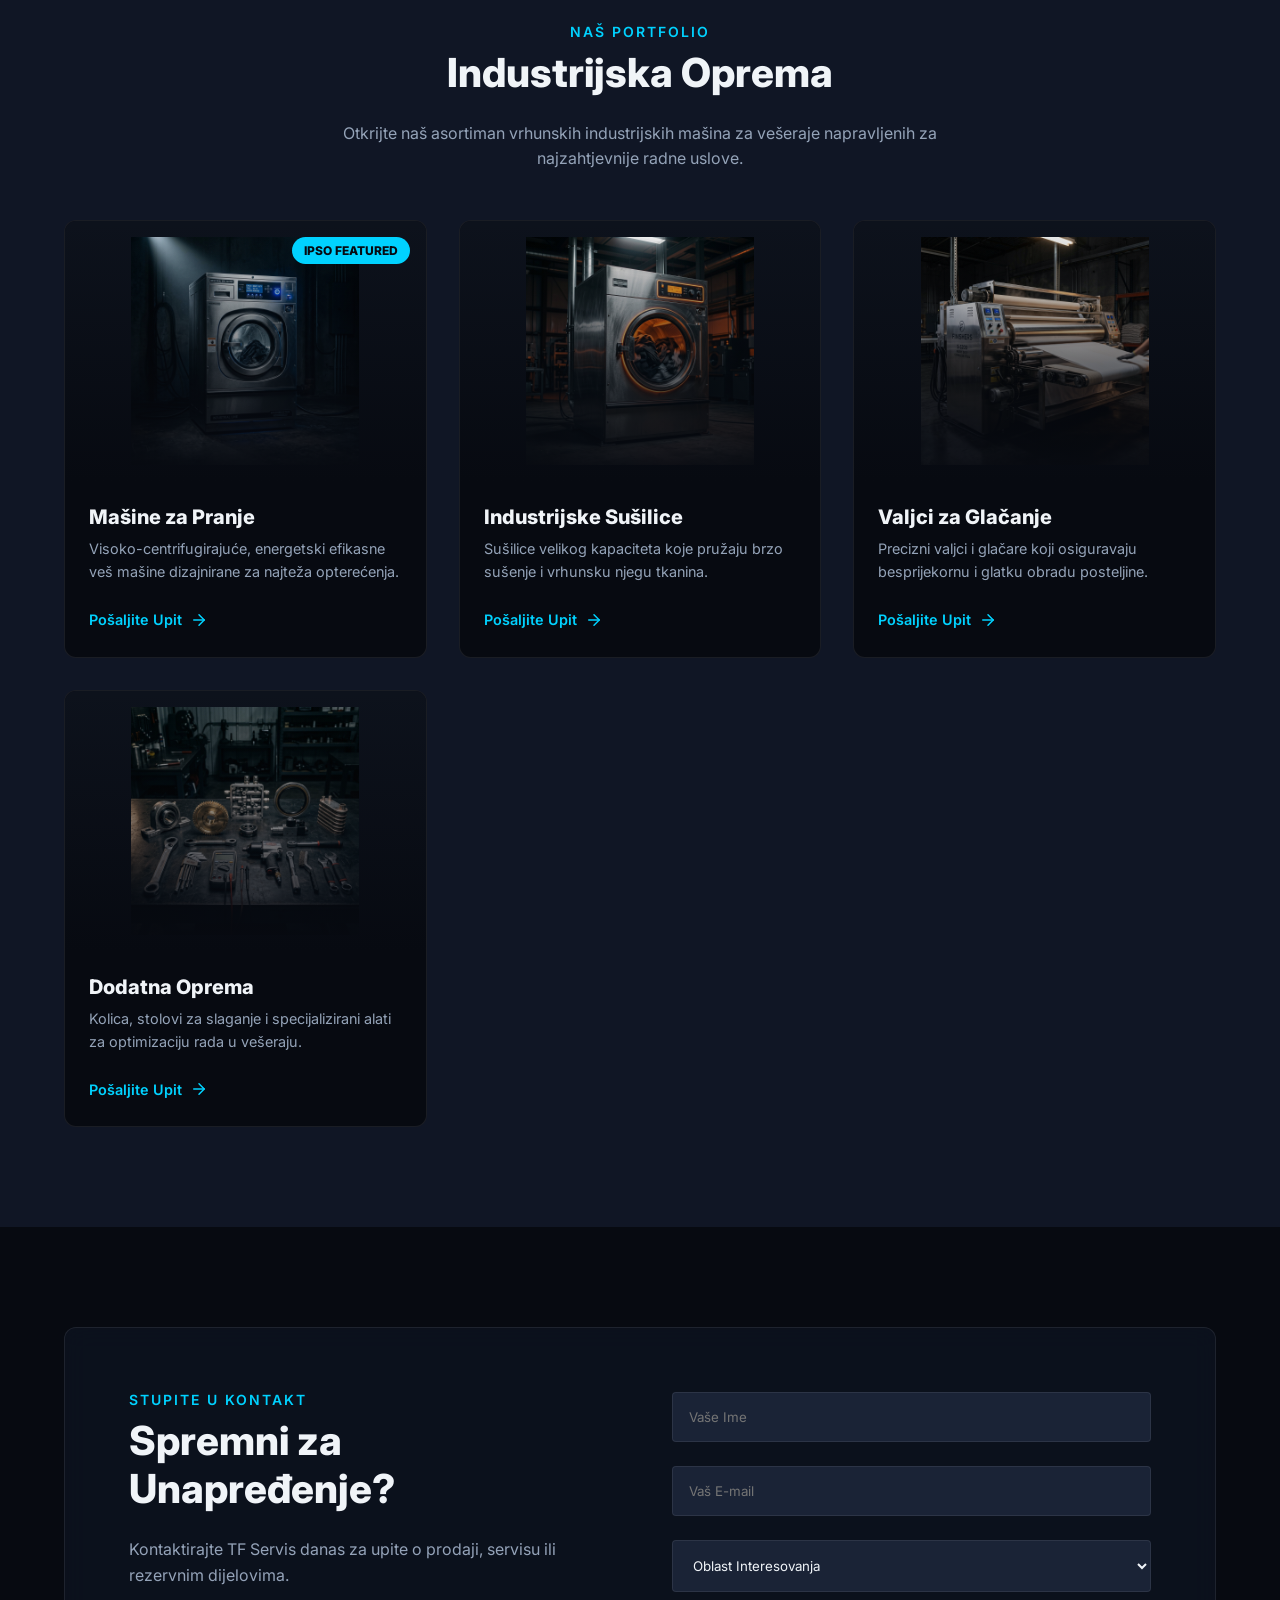
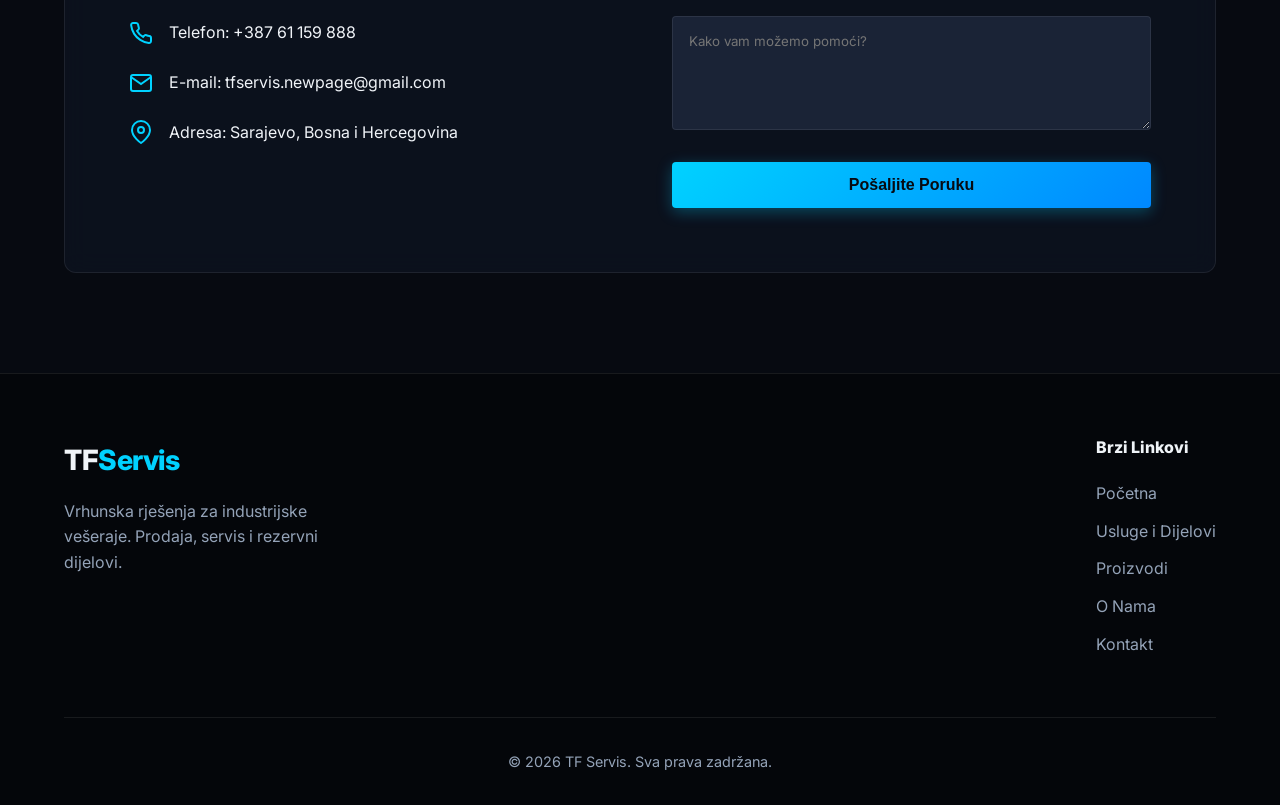
==== commit 5a24647d: "Update contact phone (+387 61 159 888), email (tfservis.newpage@gmail.com), and Web3Forms access key" ====
--- a/index.html
+++ b/index.html
@@ -171,11 +171,11 @@
                     <ul class="info-list">
                         <li>
                             <svg viewBox="0 0 24 24" fill="none" stroke="currentColor" stroke-width="2"><path d="M22 16.92v3a2 2 0 0 1-2.18 2 19.79 19.79 0 0 1-8.63-3.07 19.5 19.5 0 0 1-6-6 19.79 19.79 0 0 1-3.07-8.67A2 2 0 0 1 4.11 2h3a2 2 0 0 1 2 1.72 12.84 12.84 0 0 0 .7 2.81 2 2 0 0 1-.45 2.11L8.09 9.91a16 16 0 0 0 6 6l1.27-1.27a2 2 0 0 1 2.11-.45 12.84 12.84 0 0 0 2.81.7A2 2 0 0 1 22 16.92z"></path></svg>
-                            <span data-i18n="contact.phoneLabel">Telefon: +387 61 123 456</span>
+                            <a href="tel:+38761159888" style="color: inherit; text-decoration: none;"><span data-i18n="contact.phoneLabel">Telefon: +387 61 159 888</span></a>
                         </li>
                         <li>
                             <svg viewBox="0 0 24 24" fill="none" stroke="currentColor" stroke-width="2"><path d="M4 4h16c1.1 0 2 .9 2 2v12c0 1.1-.9 2-2 2H4c-1.1 0-2-.9-2-2V6c0-1.1.9-2 2-2z"></path><polyline points="22,6 12,13 2,6"></polyline></svg>
-                            <span data-i18n="contact.emailLabel">E-mail: info@tfservis.ba</span>
+                            <a href="mailto:tfservis.newpage@gmail.com" style="color: inherit; text-decoration: none;"><span data-i18n="contact.emailLabel">E-mail: tfservis.newpage@gmail.com</span></a>
                         </li>
                         <li>
                             <svg viewBox="0 0 24 24" fill="none" stroke="currentColor" stroke-width="2"><path d="M21 10c0 7-9 13-9 13s-9-6-9-13a9 9 0 0 1 18 0z"></path><circle cx="12" cy="10" r="3"></circle></svg>
@@ -185,15 +185,18 @@
                 </div>
 
                 <div class="contact-form">
-                    <form action="#" method="POST" id="contactForm">
-                        <div class="form-group">
-                            <input type="text" id="name" required placeholder="Vaše Ime" data-i18n-placeholder="form.namePlaceholder">
-                        </div>
-                        <div class="form-group">
-                            <input type="email" id="email" required placeholder="Vaš E-mail" data-i18n-placeholder="form.emailPlaceholder">
-                        </div>
-                        <div class="form-group">
-                            <select id="interest" required>
+                    <form action="https://api.web3forms.com/submit" method="POST" id="contactForm">
+                        <input type="hidden" name="access_key" value="c1007df5-920c-4733-b61b-6e4ed066530a">
+                        <input type="checkbox" name="botcheck" class="hidden" style="display: none;">
+
+                        <div class="form-group">
+                            <input type="text" name="name" id="name" required placeholder="Vaše Ime" data-i18n-placeholder="form.namePlaceholder">
+                        </div>
+                        <div class="form-group">
+                            <input type="email" name="email" id="email" required placeholder="Vaš E-mail" data-i18n-placeholder="form.emailPlaceholder">
+                        </div>
+                        <div class="form-group">
+                            <select name="interest" id="interest" required>
                                 <option value="" disabled selected data-i18n="form.interestDefault">Oblast Interesovanja</option>
                                 <option value="sales" data-i18n="form.interestSales">Prodaja Opreme (IPSO)</option>
                                 <option value="service" data-i18n="form.interestService">Održavanje i Servis</option>
@@ -202,7 +205,7 @@
                             </select>
                         </div>
                         <div class="form-group">
-                            <textarea id="message" rows="5" required placeholder="Kako vam možemo pomoći?" data-i18n-placeholder="form.messagePlaceholder"></textarea>
+                            <textarea name="message" id="message" rows="5" required placeholder="Kako vam možemo pomoći?" data-i18n-placeholder="form.messagePlaceholder"></textarea>
                         </div>
                         <button type="submit" class="btn btn-primary btn-block" data-i18n="form.submitBtn">Pošaljite Poruku</button>
                     </form>
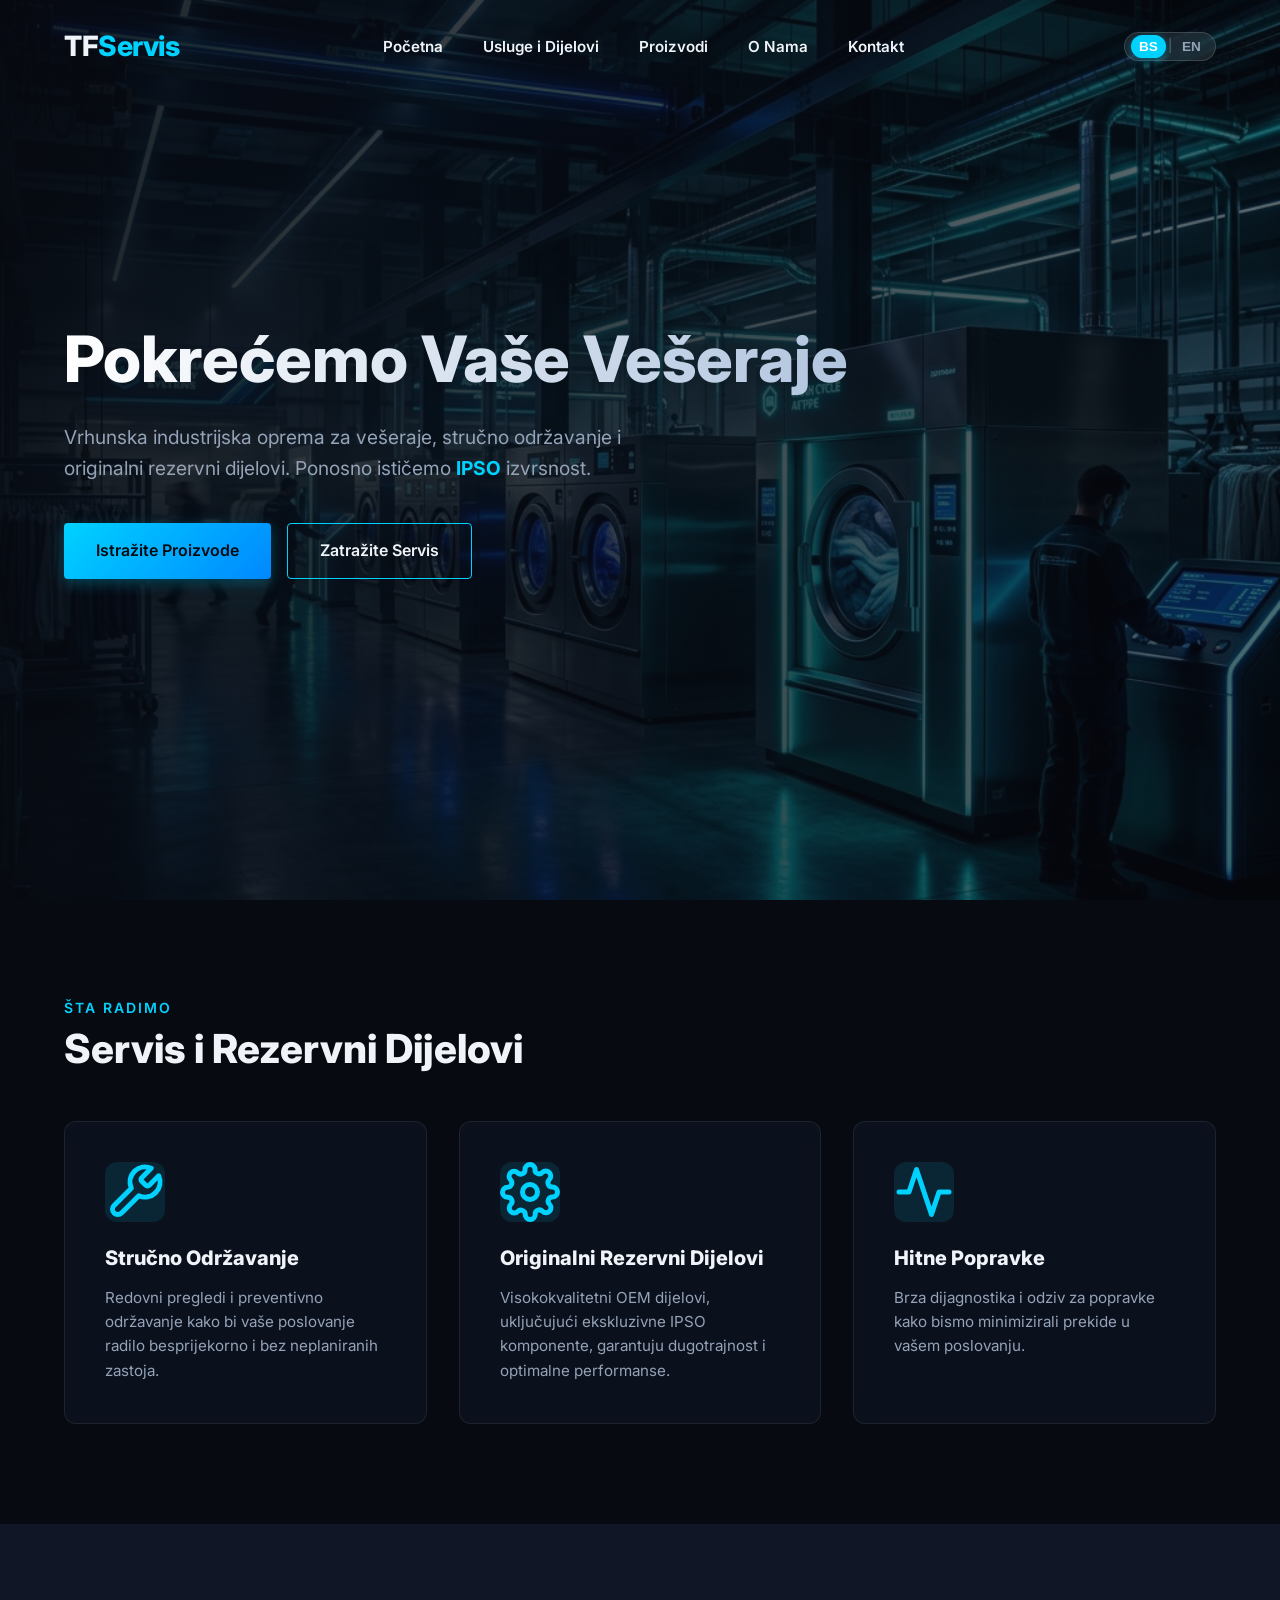
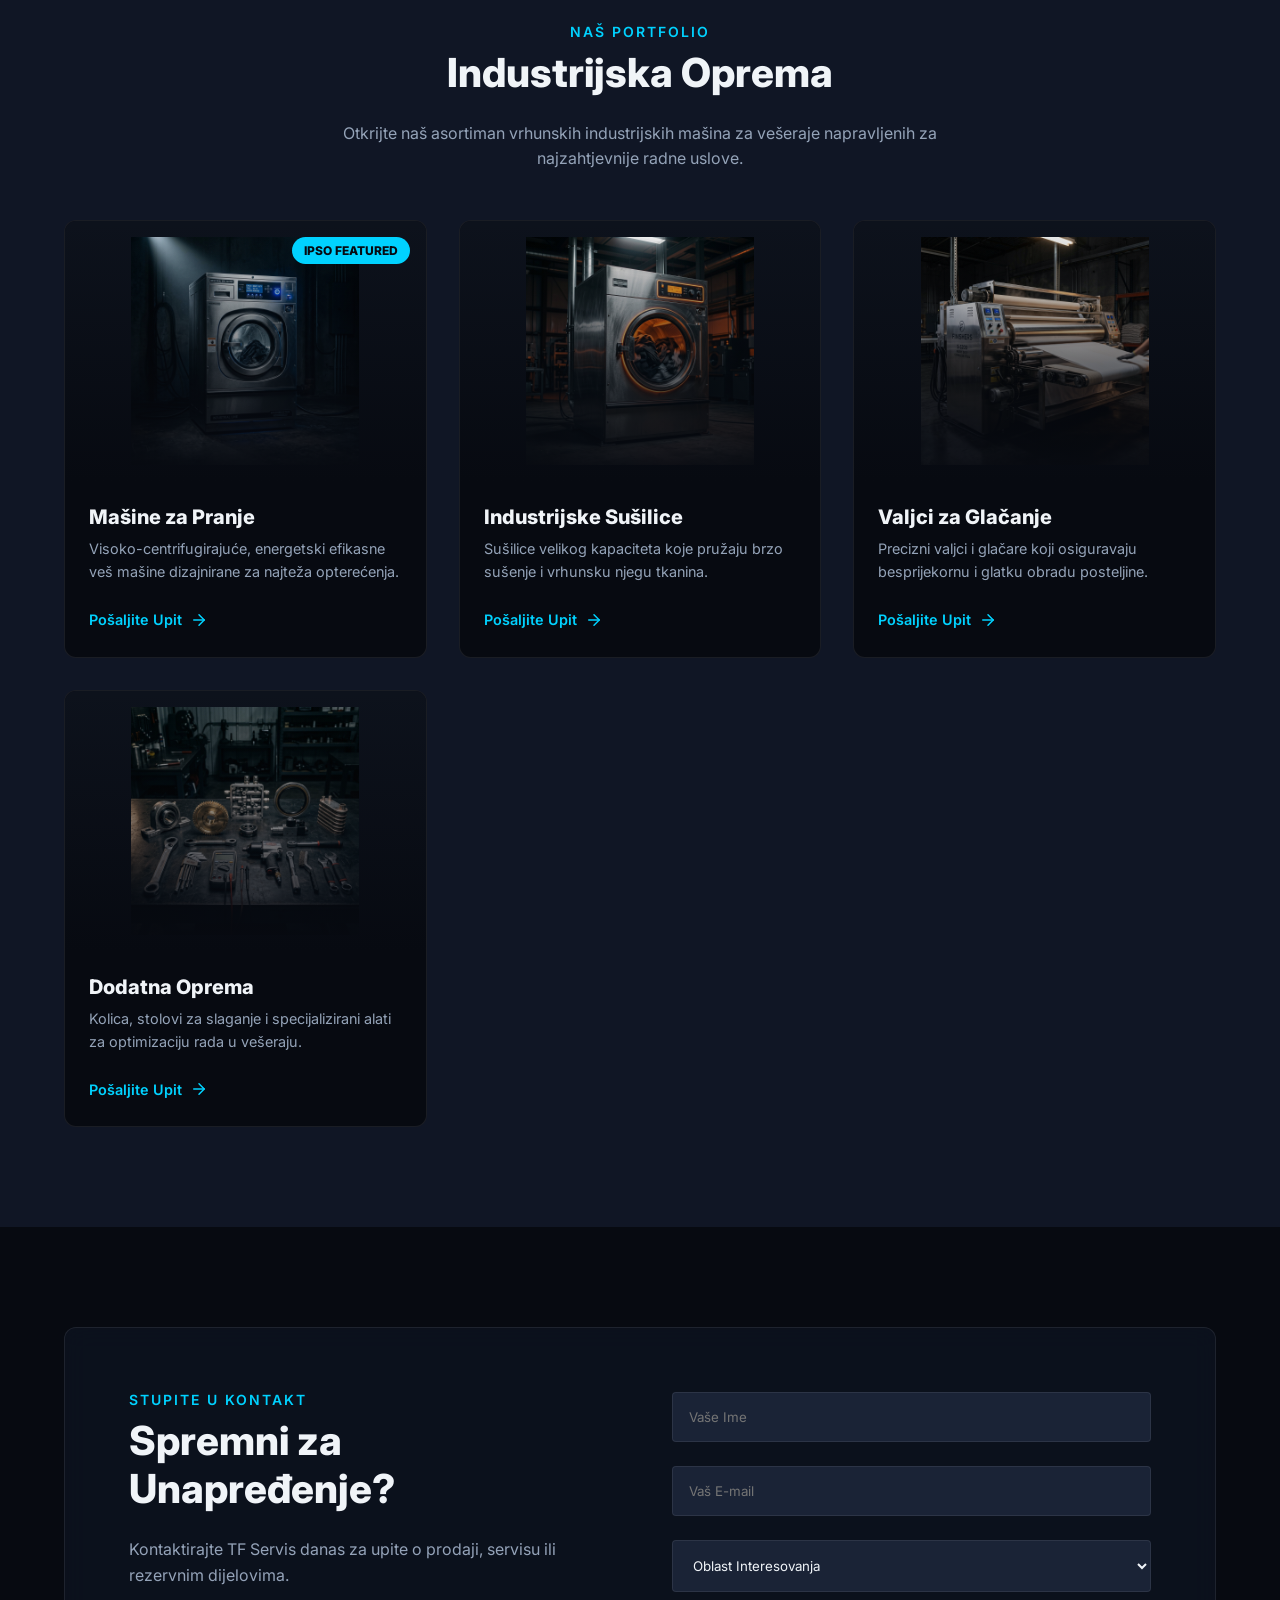
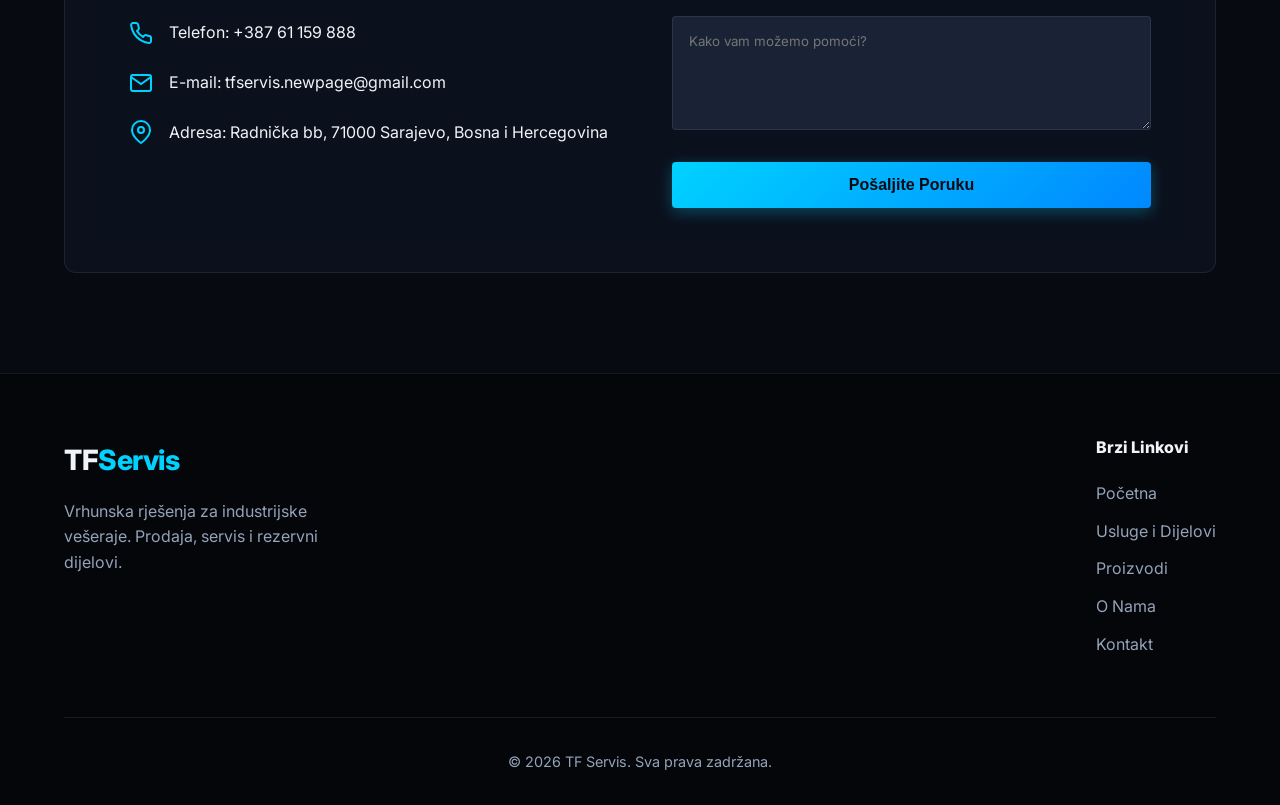
==== commit 350d1d44: "Update address to Radnička bb, 71000 Sarajevo and update Google Maps location" ====
--- a/index.html
+++ b/index.html
@@ -179,7 +179,7 @@
                         </li>
                         <li>
                             <svg viewBox="0 0 24 24" fill="none" stroke="currentColor" stroke-width="2"><path d="M21 10c0 7-9 13-9 13s-9-6-9-13a9 9 0 0 1 18 0z"></path><circle cx="12" cy="10" r="3"></circle></svg>
-                            <span data-i18n="contact.addressLabel">Adresa: Sarajevo, Bosna i Hercegovina</span>
+                            <span data-i18n="contact.addressLabel">Adresa: Radnička bb, 71000 Sarajevo, Bosna i Hercegovina</span>
                         </li>
                     </ul>
                 </div>
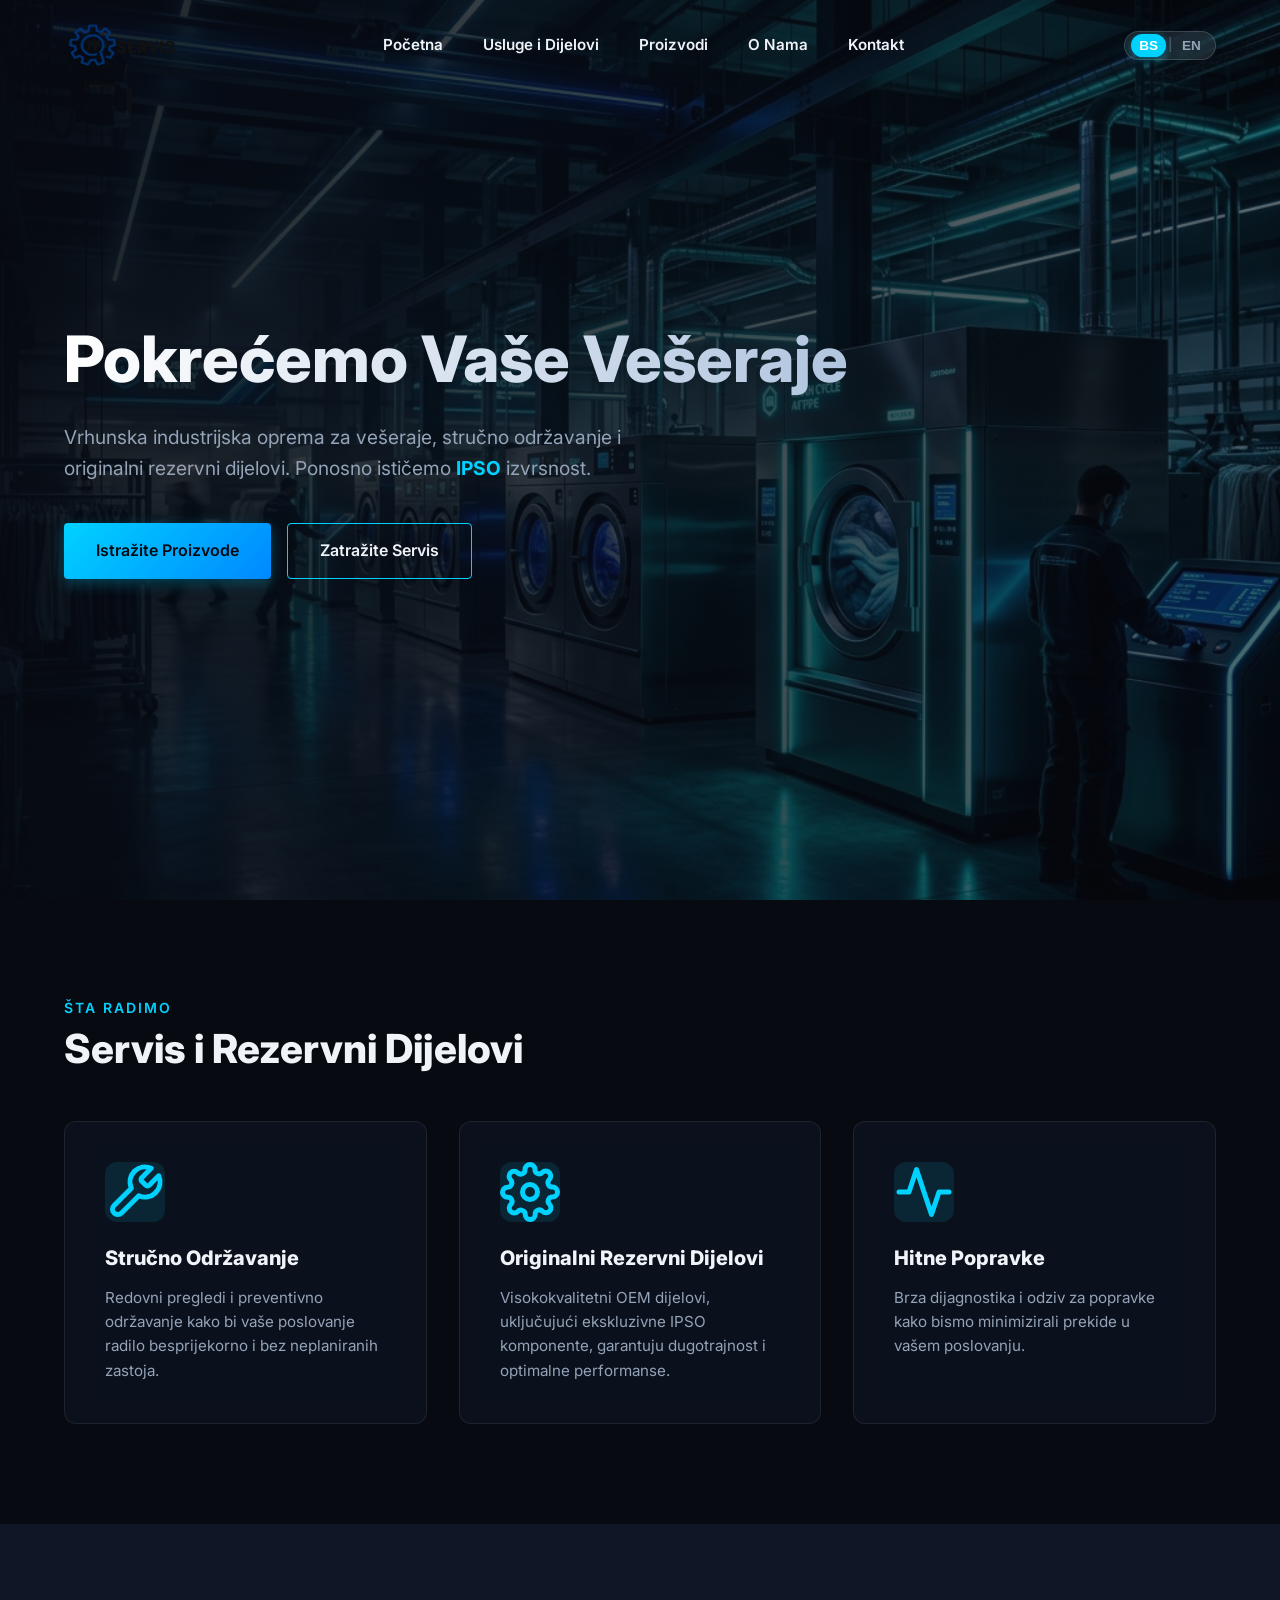
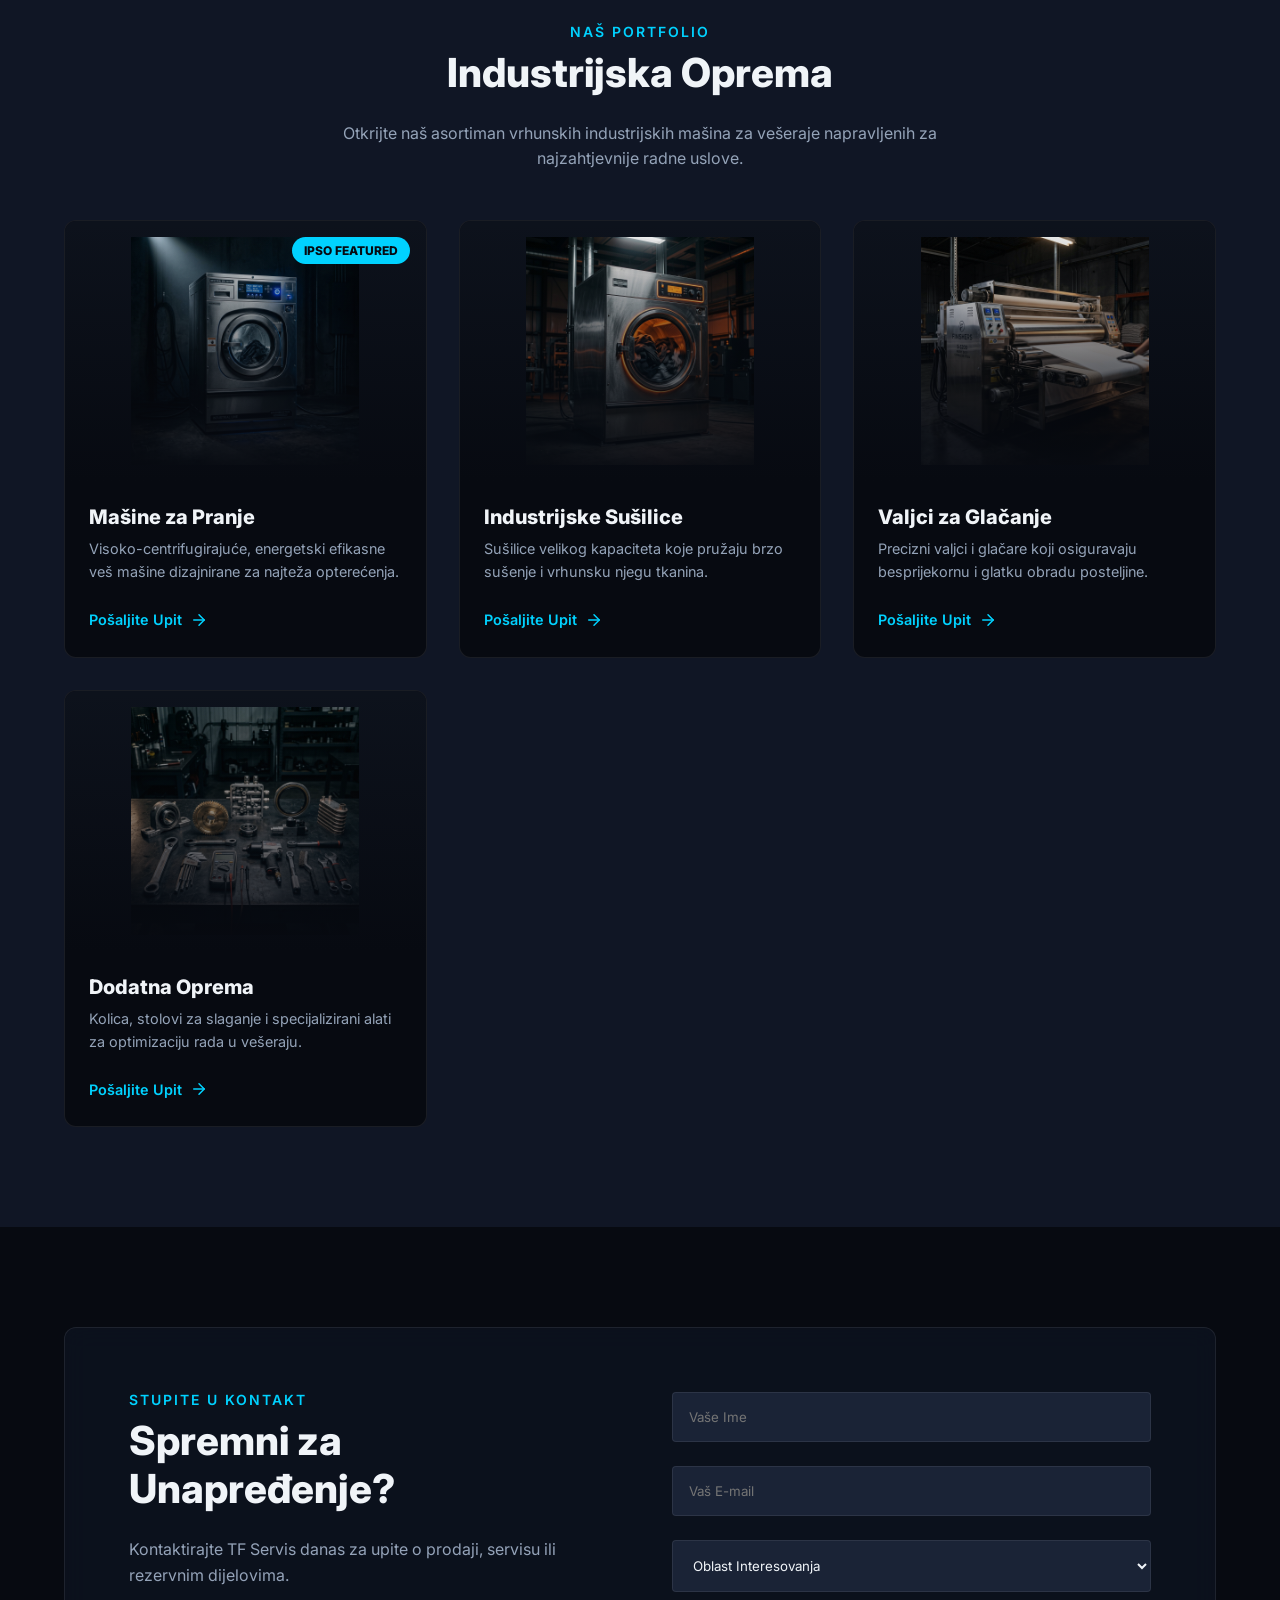
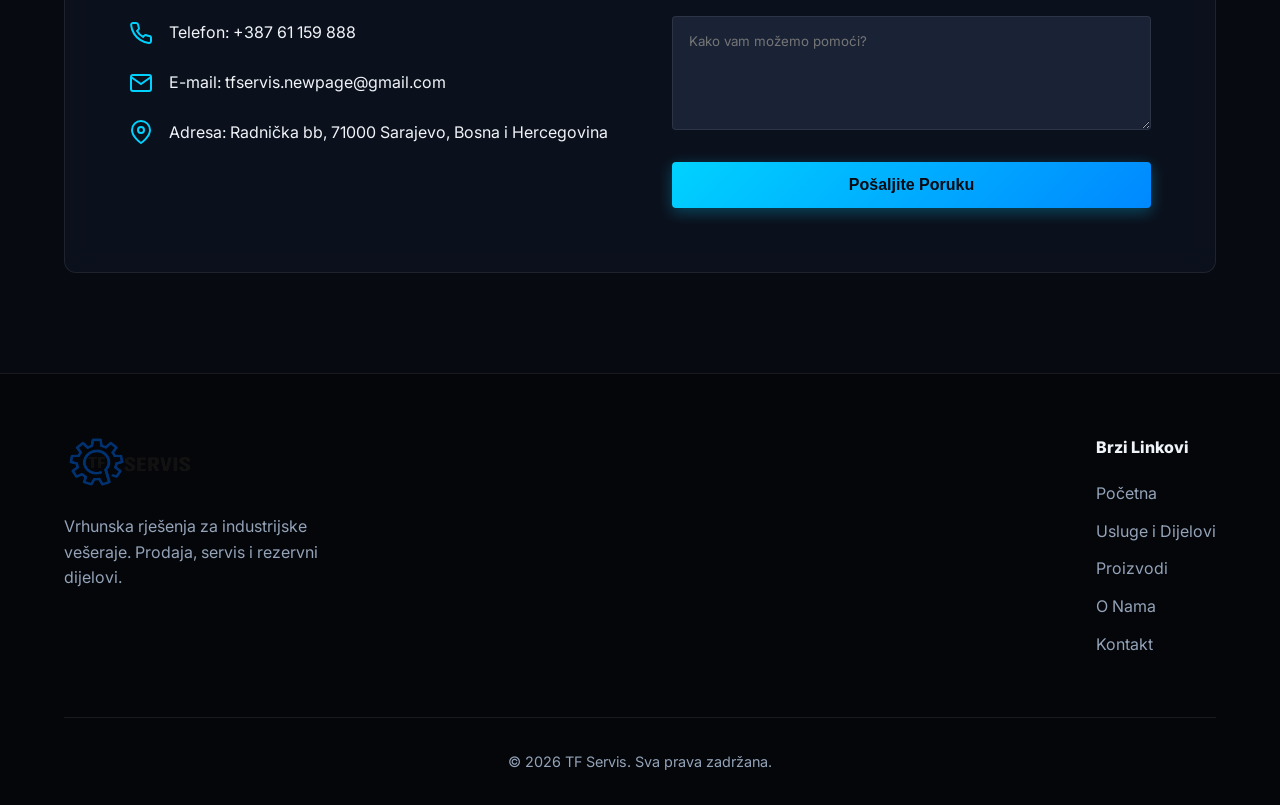
==== commit 79fe154e: "Add TF Servis logo in navbar/footer and set browser tab favicon" ====
--- a/index.html
+++ b/index.html
@@ -7,6 +7,7 @@
     <meta name="robots" content="index, follow">
     <title>TF Servis | Industrijska Oprema za Vešeraje</title>
     <meta name="description" content="Vrhunska industrijska oprema za vešeraje, servis i originalni rezervni dijelovi. Specijalizovani za IPSO brand.">
+    <link rel="icon" type="image/png" href="images/LogoTFServis-Small.png">
     <!-- Google Fonts: Inter -->
     <link rel="preconnect" href="https://fonts.googleapis.com">
     <link rel="preconnect" href="https://fonts.gstatic.com" crossorigin>
@@ -17,7 +18,7 @@
     <!-- Navbar -->
     <nav class="navbar" id="navbar">
         <div class="nav-container">
-            <a href="#" class="logo">TF<span>Servis</span></a>
+            <a href="index.html" class="logo"><img src="images/LogoTFServis-Big.png" alt="TF Servis" class="logo-img"></a>
             <ul class="nav-links" id="nav-links">
                 <li><a href="#home" data-i18n="nav.home">Početna</a></li>
                 <li><a href="services.html" data-i18n="nav.services">Usluge i Dijelovi</a></li>
@@ -219,7 +220,7 @@
         <div class="container">
             <div class="footer-content">
                 <div class="footer-brand">
-                    <a href="#" class="logo">TF<span>Servis</span></a>
+                    <a href="index.html" class="logo"><img src="images/LogoTFServis-Big.png" alt="TF Servis" class="logo-img"></a>
                     <p data-i18n="footer.tagline">Vrhunska rješenja za industrijske vešeraje. Prodaja, servis i rezervni dijelovi.</p>
                 </div>
                 <div class="footer-links">
--- a/style/style.css
+++ b/style/style.css
@@ -169,14 +169,31 @@
 }
 
 .logo {
+    display: inline-flex;
+    align-items: center;
+    gap: 0.75rem;
     font-size: 1.75rem;
     font-weight: 800;
     color: var(--text-main);
     letter-spacing: -0.5px;
-}
-
-.logo span {
-    color: var(--accent-primary);
+    text-decoration: none;
+}
+
+.logo-img {
+    height: 42px;
+    width: auto;
+    max-width: 180px;
+    object-fit: contain;
+    transition: height 0.3s ease, transform 0.3s ease;
+}
+
+.navbar.scrolled .logo-img {
+    height: 36px;
+}
+
+.footer-brand .logo-img {
+    height: 48px;
+    margin-bottom: 0.75rem;
 }
 
 .nav-links {
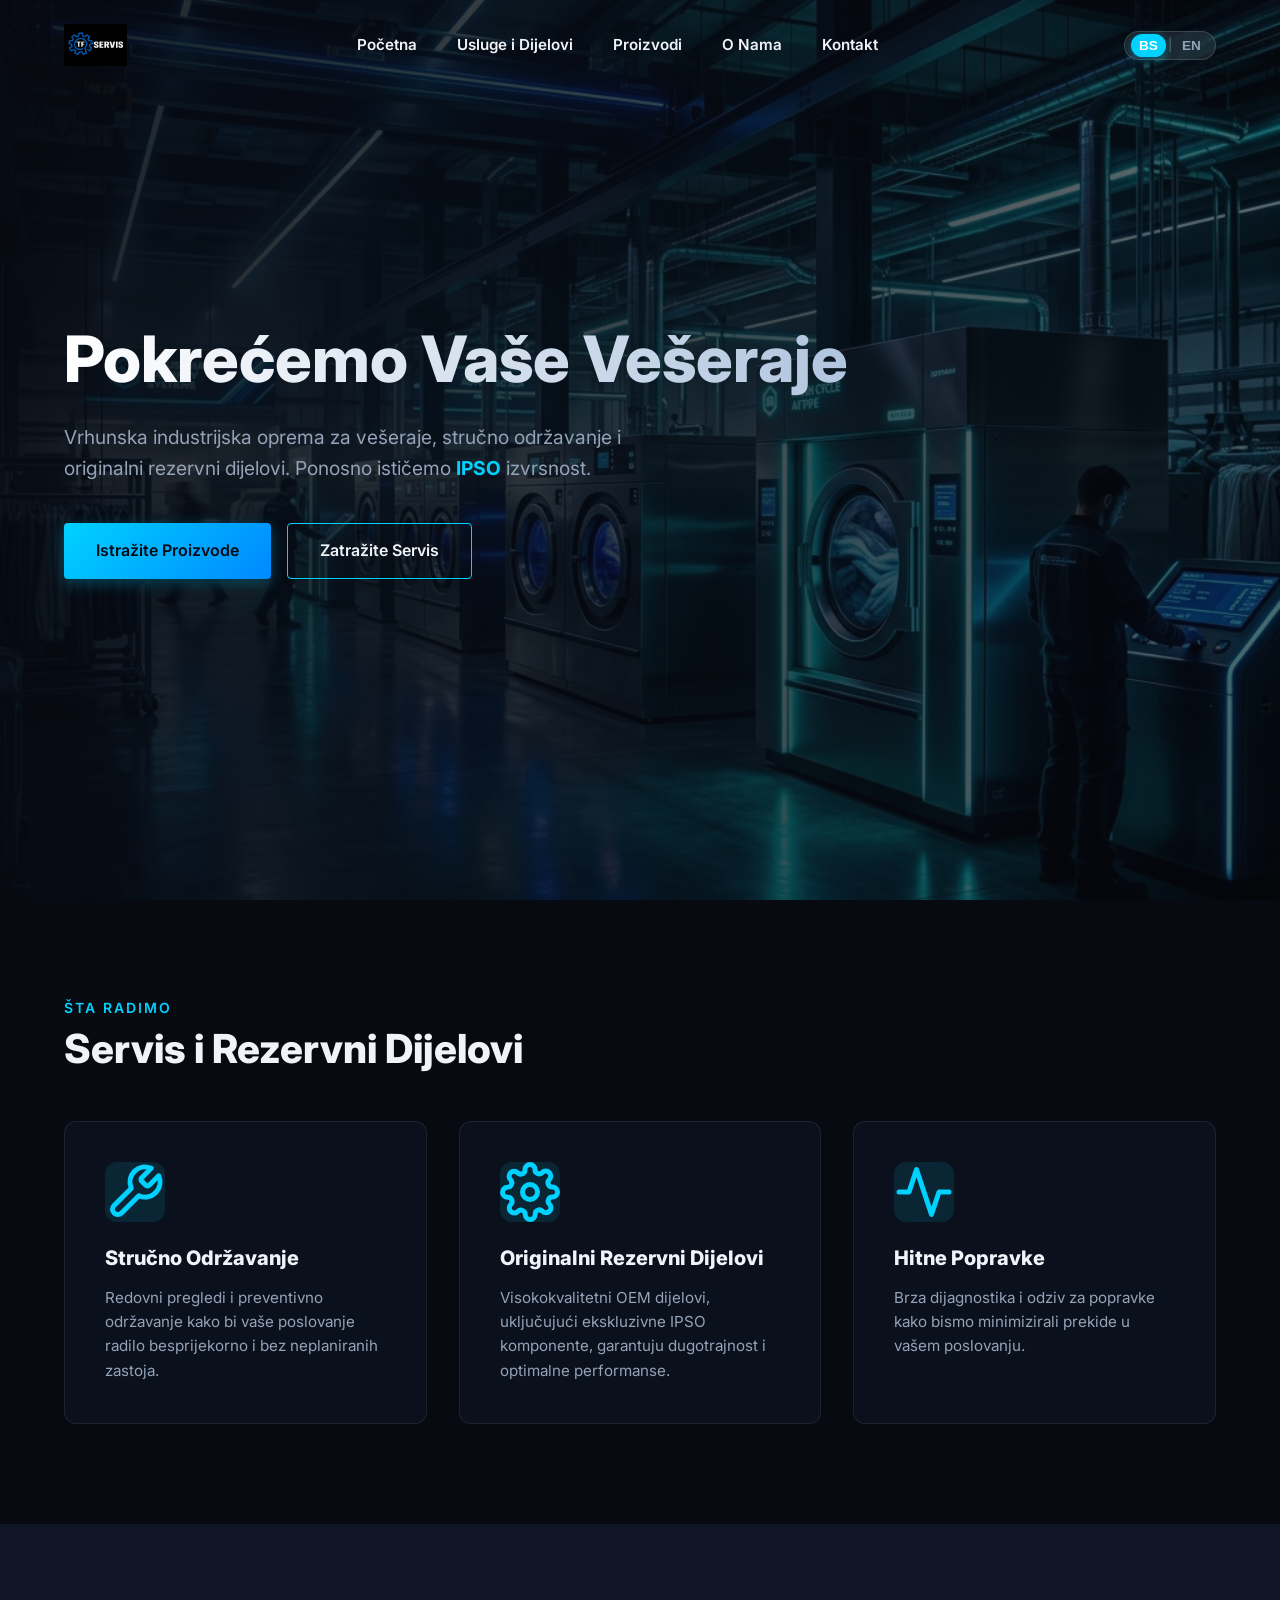
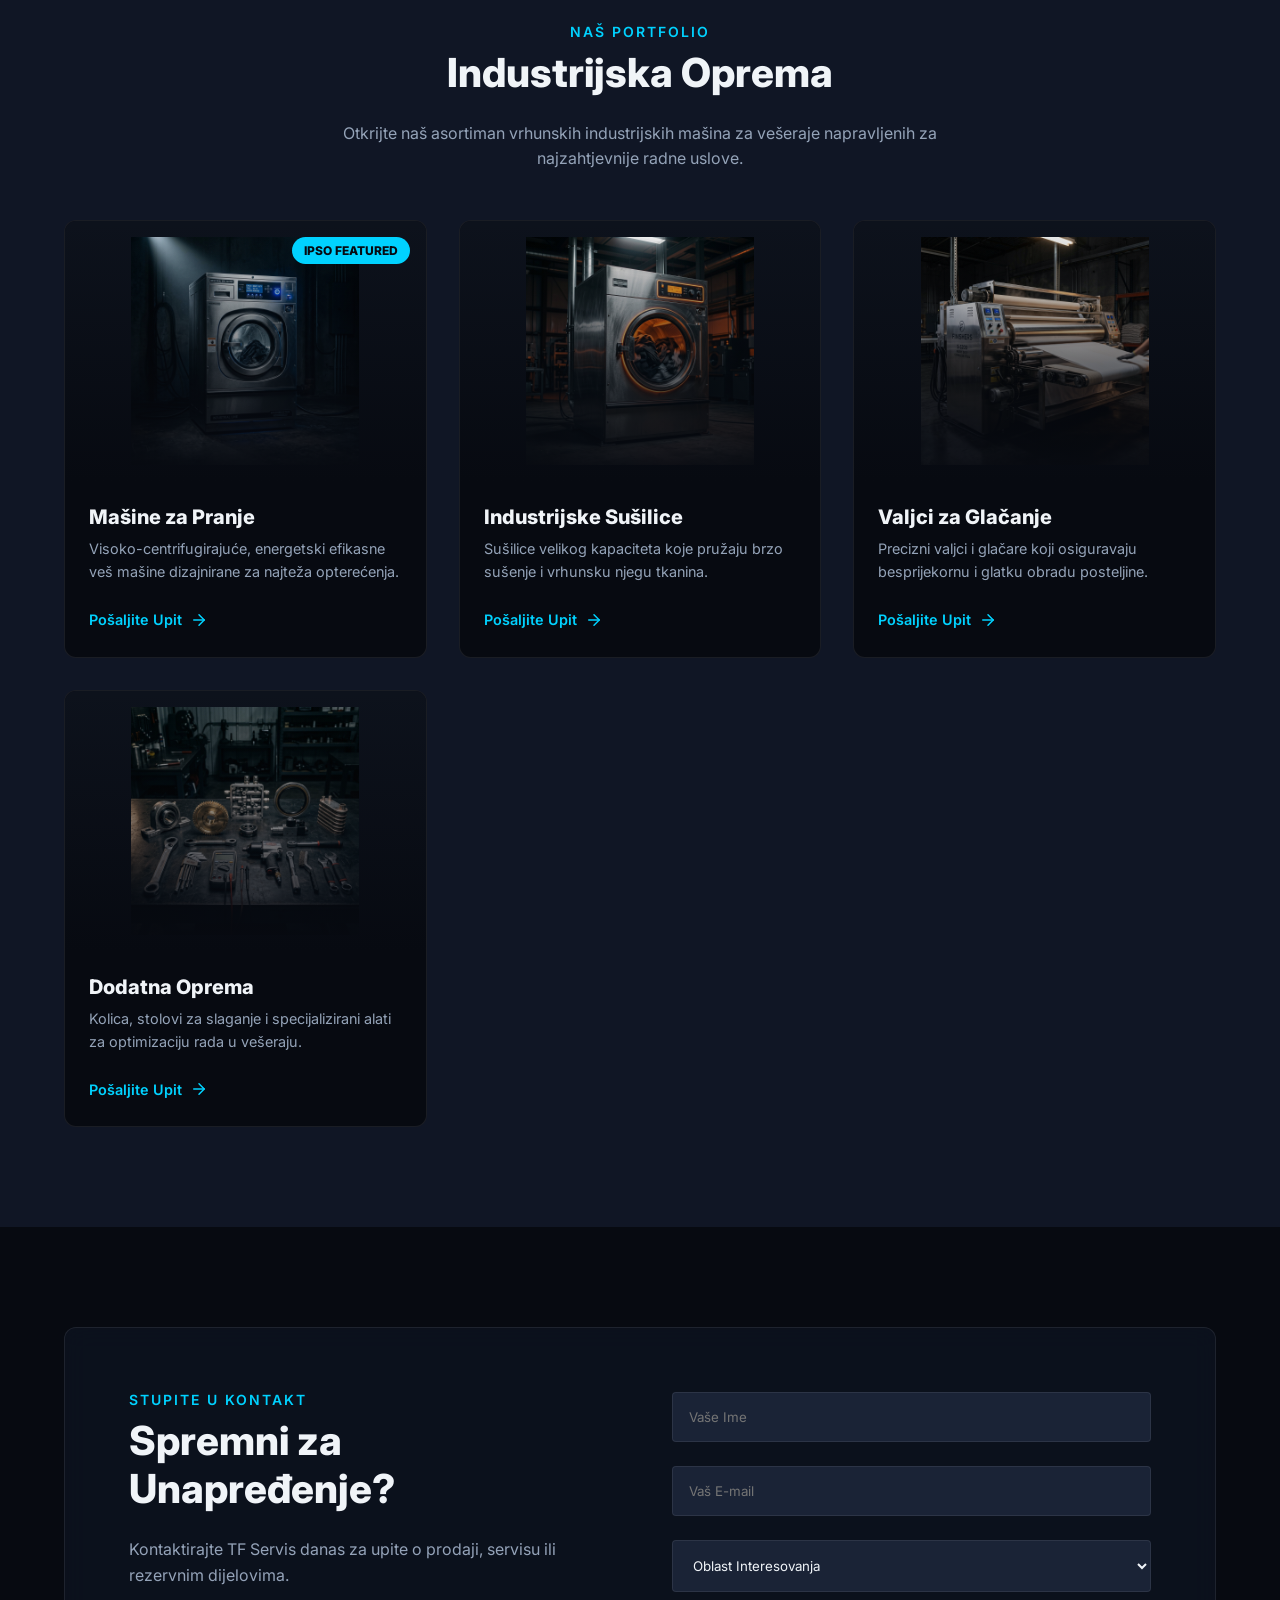
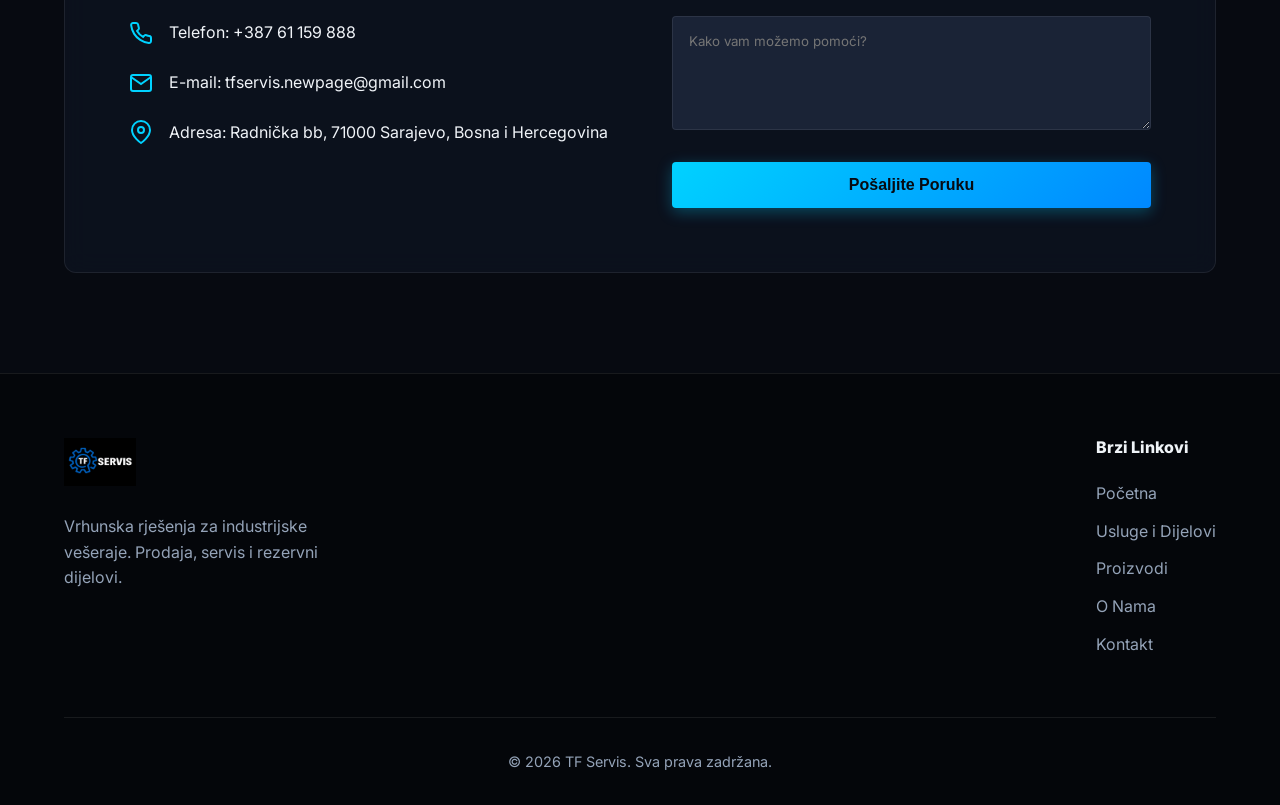
==== commit fc01ef36: "Update website logo to TFServisLogo-White.png across navbar and footer" ====
--- a/index.html
+++ b/index.html
@@ -18,7 +18,7 @@
     <!-- Navbar -->
     <nav class="navbar" id="navbar">
         <div class="nav-container">
-            <a href="index.html" class="logo"><img src="images/LogoTFServis-Big.png" alt="TF Servis" class="logo-img"></a>
+            <a href="index.html" class="logo"><img src="images/TFServisLogo-White.png" alt="TF Servis" class="logo-img"></a>
             <ul class="nav-links" id="nav-links">
                 <li><a href="#home" data-i18n="nav.home">Početna</a></li>
                 <li><a href="services.html" data-i18n="nav.services">Usluge i Dijelovi</a></li>
@@ -220,7 +220,7 @@
         <div class="container">
             <div class="footer-content">
                 <div class="footer-brand">
-                    <a href="index.html" class="logo"><img src="images/LogoTFServis-Big.png" alt="TF Servis" class="logo-img"></a>
+                    <a href="index.html" class="logo"><img src="images/TFServisLogo-White.png" alt="TF Servis" class="logo-img"></a>
                     <p data-i18n="footer.tagline">Vrhunska rješenja za industrijske vešeraje. Prodaja, servis i rezervni dijelovi.</p>
                 </div>
                 <div class="footer-links">
